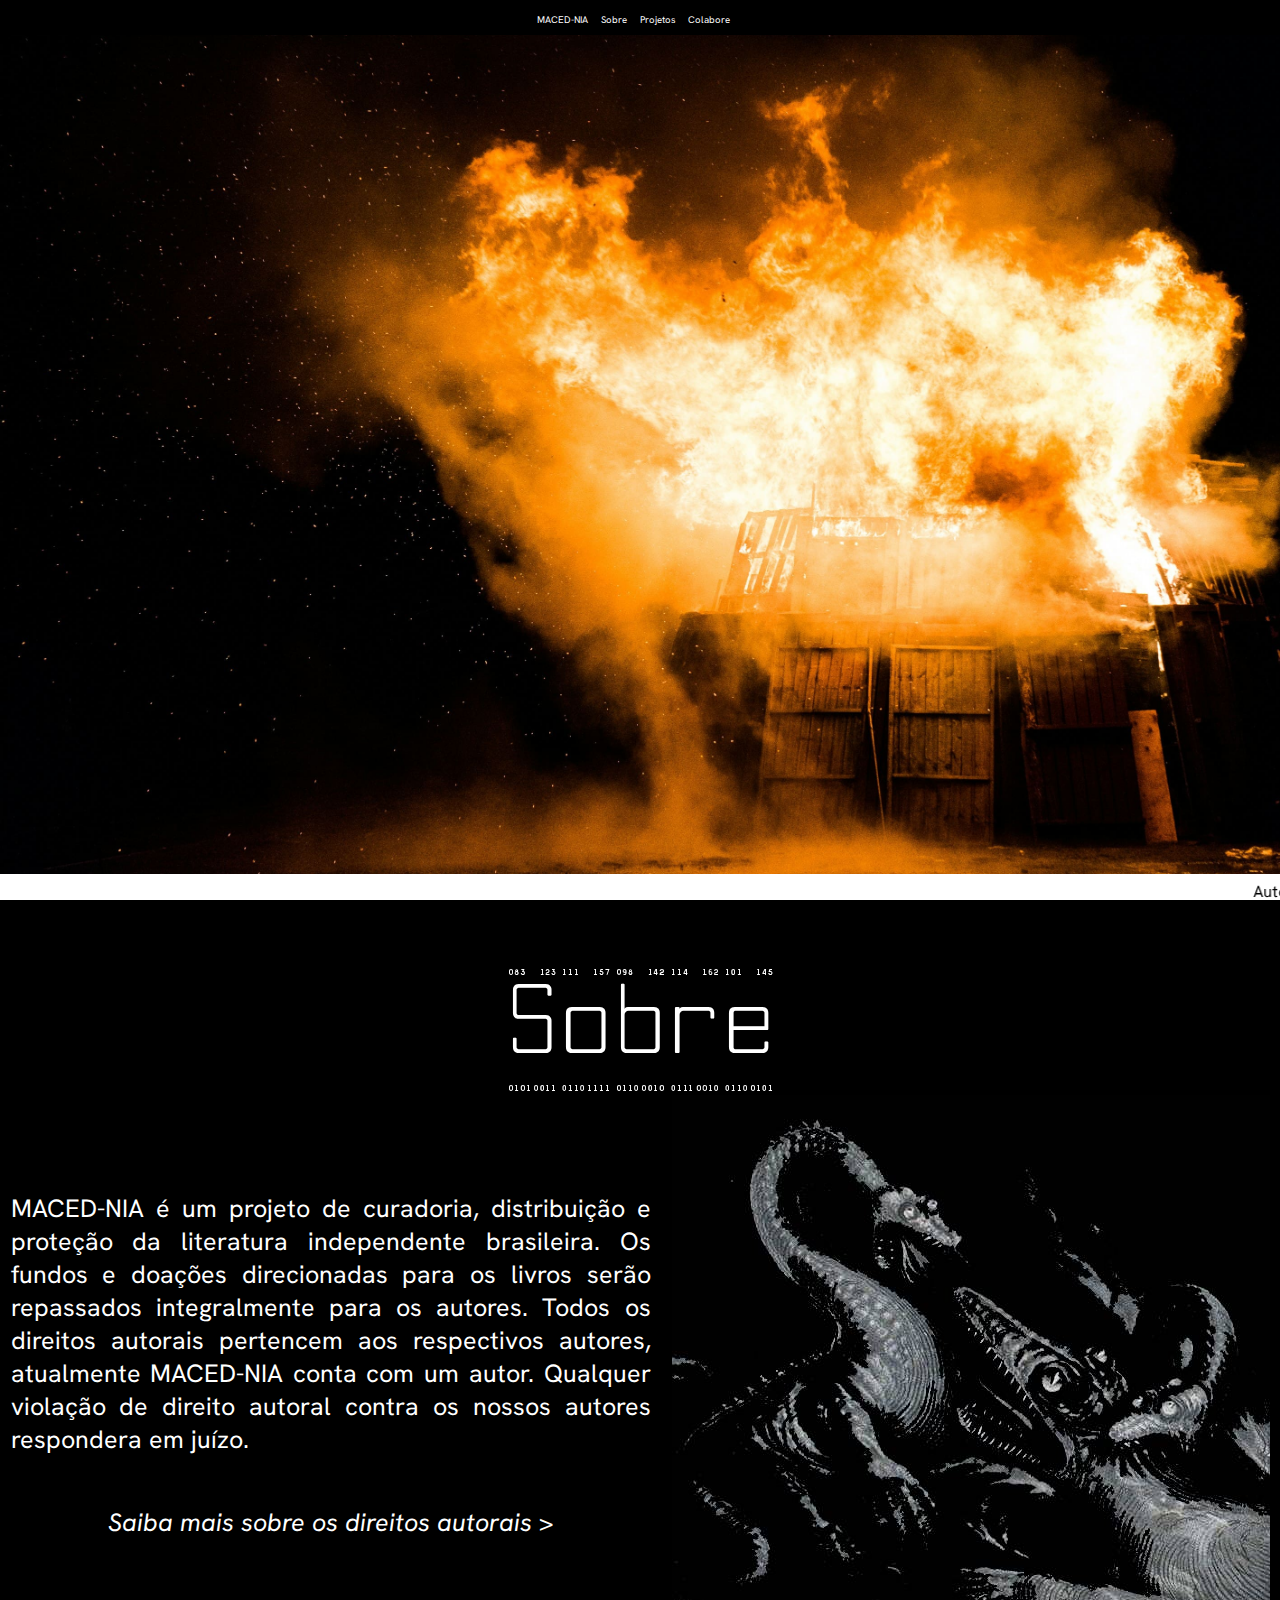
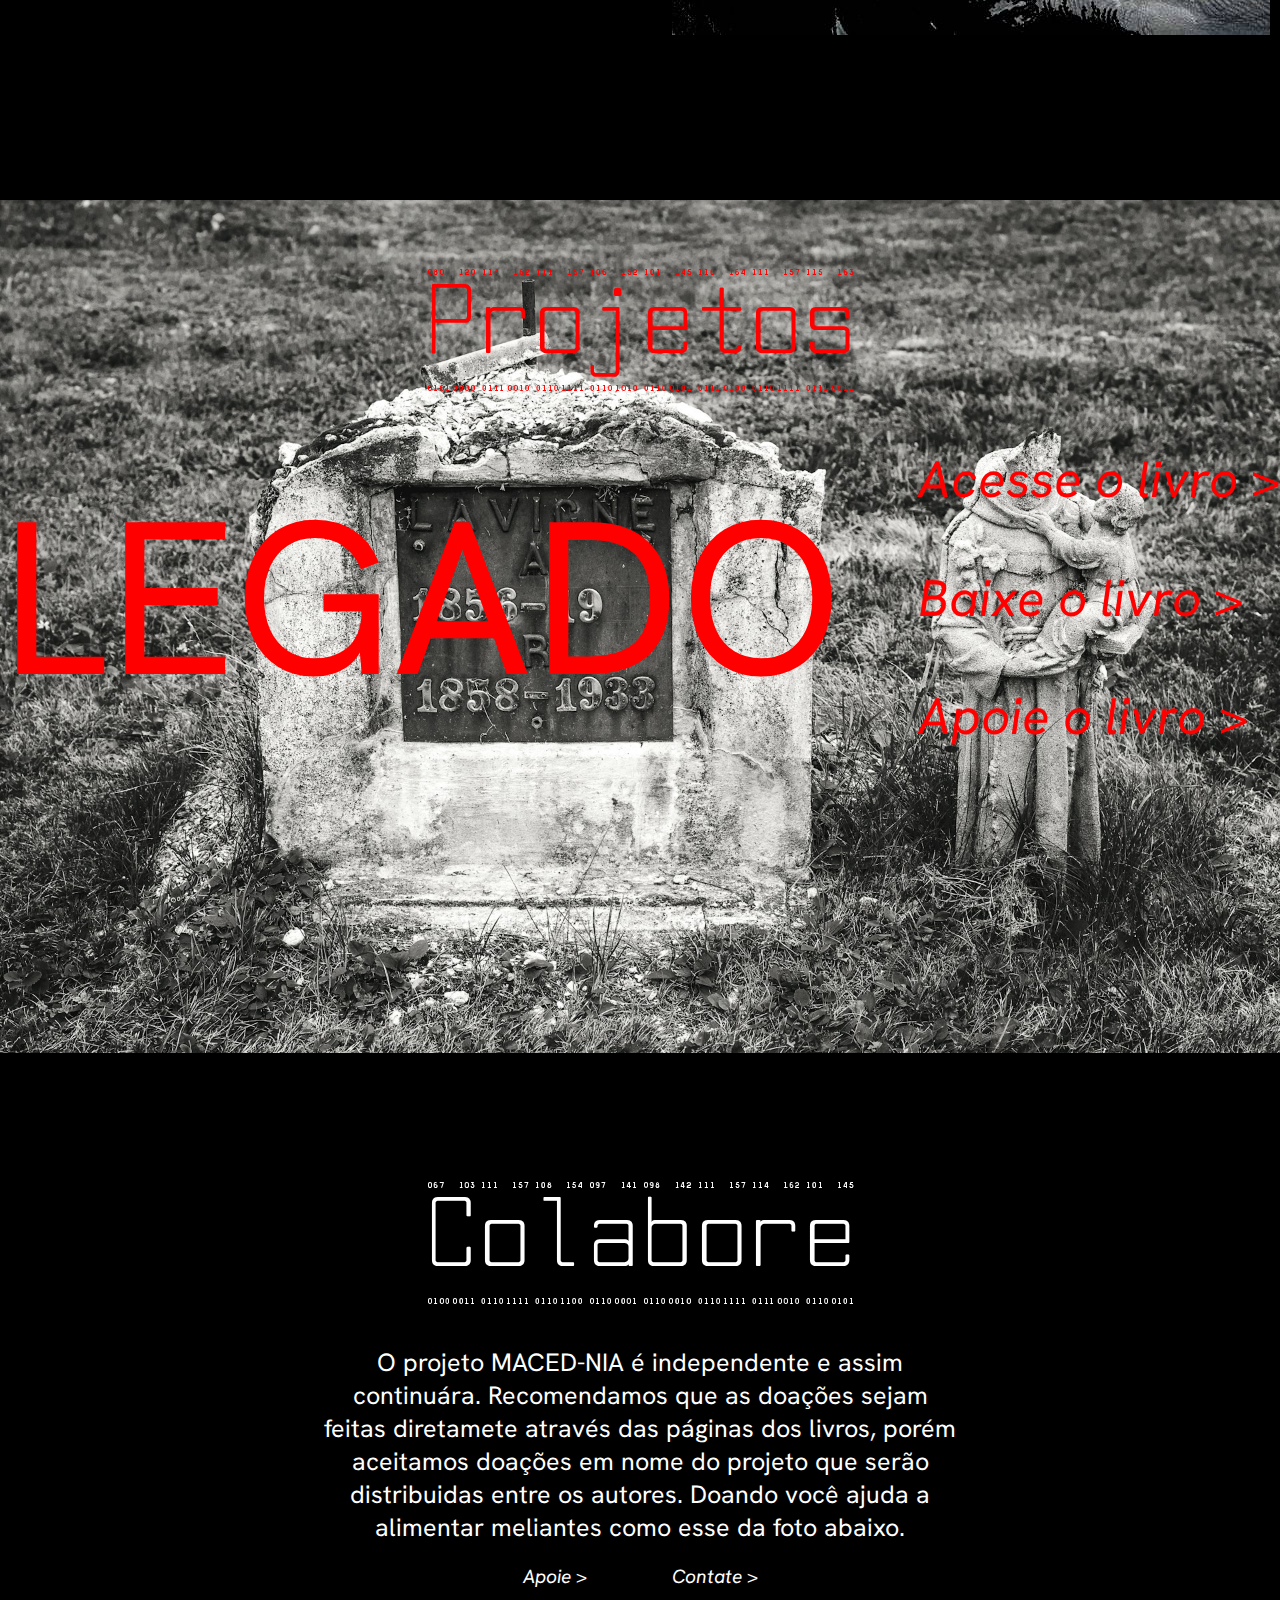
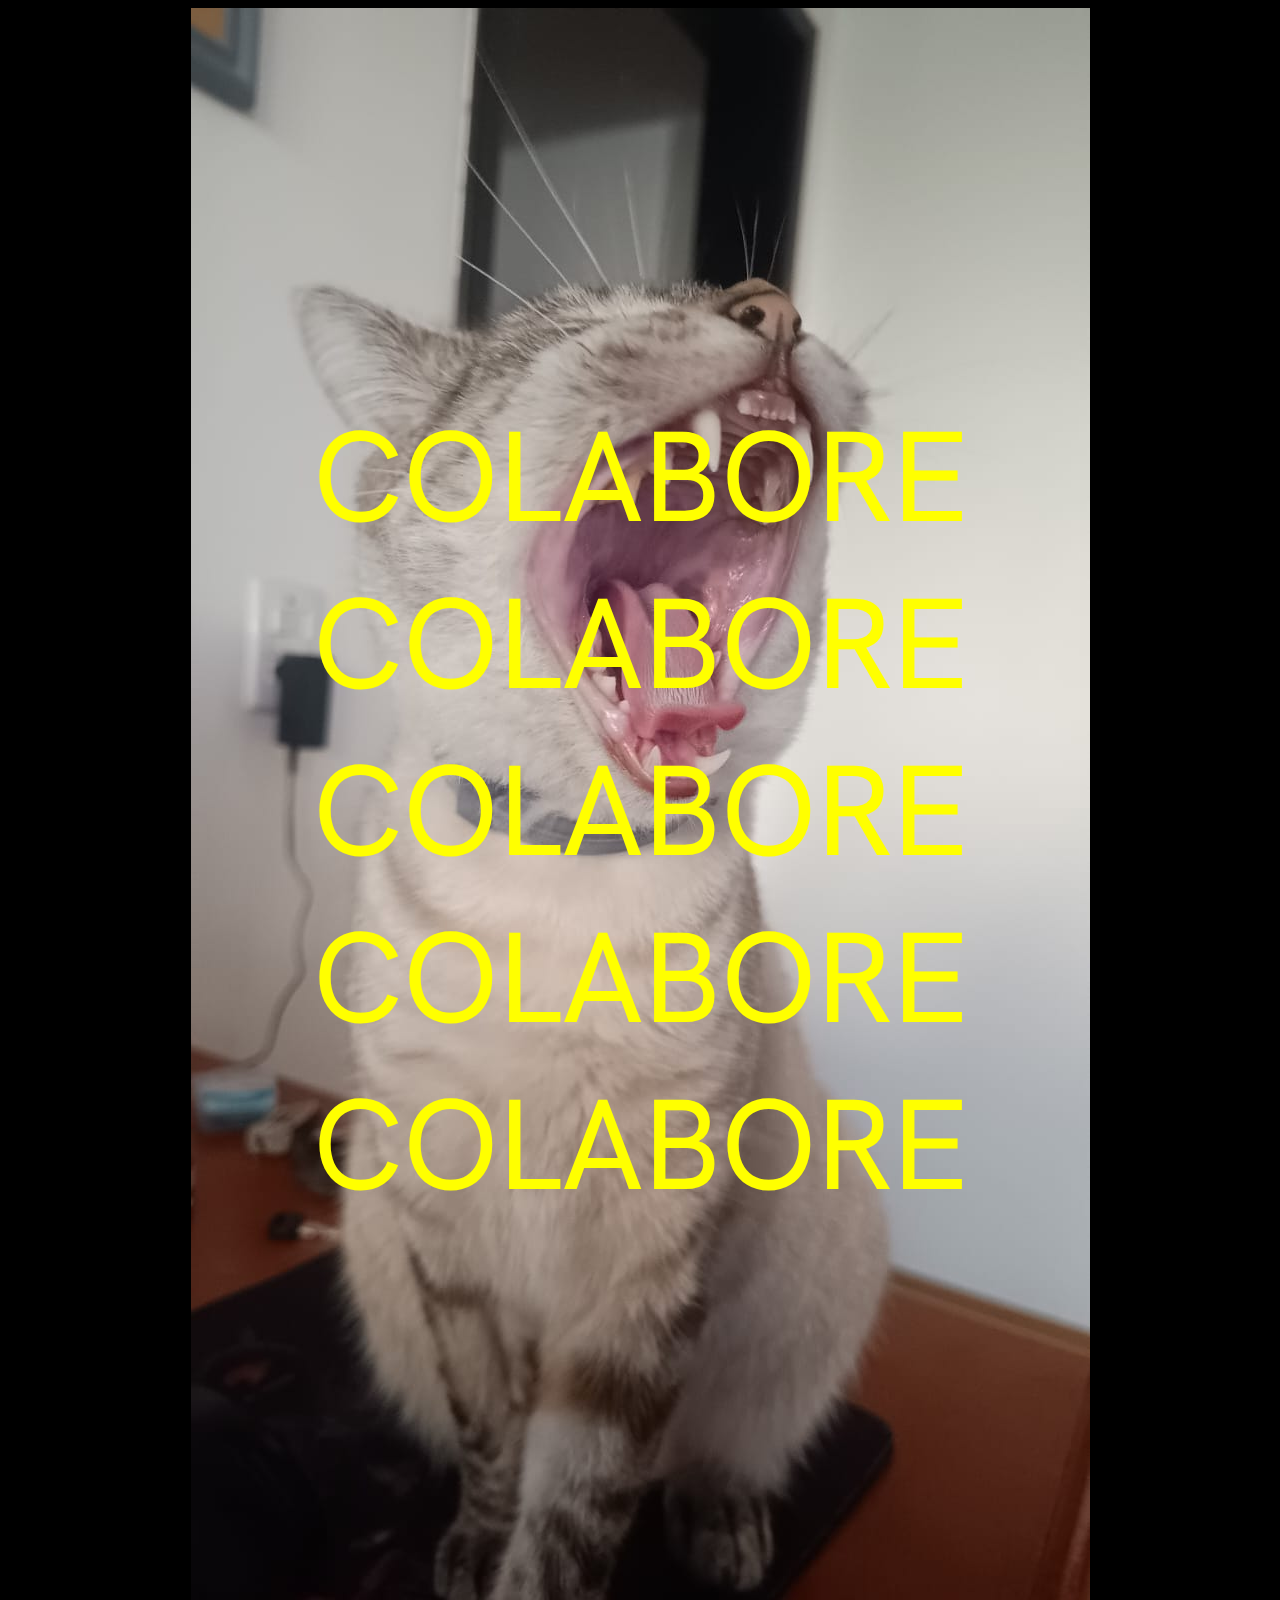
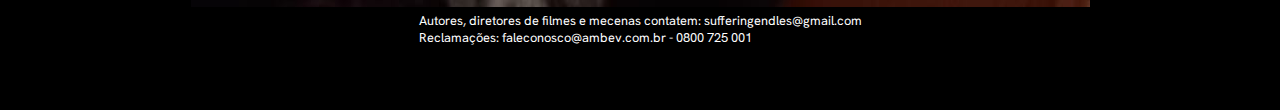
==== index.html @ cd52fe74 "Fixed broken link" ====
<!doctype html>
<html lang="en">
  <head>
    <meta charset="utf-8" />
    <meta name="viewport" content="width=device-width, initial-scale=1" />
    <title>Maced-nia</title>
    <link rel="stylesheet" href="styles.css" />
    <link rel="preconnect" href="https://fonts.googleapis.com" />
    <link rel="preconnect" href="https://fonts.gstatic.com" crossorigin />
    <link
      href="https://fonts.googleapis.com/css2?family=Hanken+Grotesk:ital,wght@0,100..900;1,100..900&display=swap"
      rel="stylesheet"
    />
    <script src="./src/script.js"></script>
  </head>

  <body>
    <div class="nav-bar hide-on-mobile">
      <a href="#home"><div class="logo">MACED-NIA</div></a>
      <a href="#about"><div class="nav-element">Sobre</div></a>
      <a href="#projects"><div class="nav-element">Projetos</div></a>
      <a href="#donations"><div class="nav-element">Colabore</div></a>
    </div>
    <div id="home" class="splash hide-on-mobile">
      <img class="burning-house" src="../resources/burning-house.jpg" />
    </div>
    <div id="home" class="mobile front-banner">
      <img class="burning-house" src="../resources/burning-house.jpg" />
      <div class="circular-nav">
		  <a href="#about"<li>Sobre ></li></a>
		  <a href="#projects"<li>Projetos ></li></a>
		  <a href="#donations"<li>Colabore ></li></a>
      </div>
      <div class="title">MACED-NIA</div>
    </div>
    <div class="tile">
      <a id="about">
        <div class="section-title">Sobre</div>
      </a>
      <div class="about hide-on-mobile">
        <div class="text sea-dragons">
          <p>
            MACED-NIA é um projeto de curadoria, distribuição e proteção da
            literatura independente brasileira. Os fundos e doações direcionadas
            para os livros serão repassados integralmente para os autores. Todos
            os direitos autorais pertencem aos respectivos autores, atualmente
            MACED-NIA conta com um autor. Qualquer violação de direito autoral
            contra os nossos autores respondera em juízo.
          </p>
          <a
            href="https://github.com/sufferingendless/sufferingendless.github.io/blob/main/README.md"
            target="_blank"
          >
            <p class="text-link">Saiba mais sobre os direitos autorais ></p>
          </a>
        </div>
        <img src="resources/cropped_sea_dragons.jpg" />
      </div>
      <div class="about-mobile mobile">
        <div class="mobile nav-mobile">
          <a href="#home"><div class="logo">MACED-NIA</div></a>
          <a href="#about"
            ><div class="nav-mobile-element highlight">Sobre ></div></a
          >
          <a href="#projects"
            ><div class="nav-mobile-element">Projetos ></div></a
          >
          <a href="#donations"
            ><div class="nav-mobile-element">Colabore ></div></a
          >
        </div>
        <div class="about-mobile-text mobile">
          <p>
            MACED-NIA é um projeto de curadoria, distribuição e proteção da
            literatura independente brasileira. Os fundos e doações direcionadas
            para os livros serão repassados integralmente para os autores. Todos
            os direitos autorais pertencem aos respectivos autores, atualmente
            MACED-NIA conta com um autor. Qualquer violação de direito autoral
            contra os nossos autores respondera em juízo.
          </p>
        </div>
        <img
          class="cropped-sea-dragons-mobile"
          src="resources/cropped_sea_dragons.jpg"
        />
		<div class="copyright">
          <a
            href="https://github.com/sufferingendless/sufferingendless.github.io/blob/main/README.md"
            target="_blank"
          >
            <p class="text-link">Saiba mais sobre os direitos autorais ></p>
          </a>
		</div>
        <img
				class="orchid"
          src="resources/andrey-grinkevich-GeazrTcSseE-unsplash(1).jpg"
        />
      </div>
    </div>
      <a id="projects"></a>
      <div class="mobile nav-mobile">
        <a href="#home"><div class="logo">MACED-NIA</div></a>
        <a href="#about"><div class="nav-mobile-element">Sobre ></div></a>
        <a href="#projects"
          ><div class="nav-mobile-element highlight">Projetos ></div></a
        >
        <a href="#donations"
          ><div class="nav-mobile-element">Colabore ></div></a
        >
      </div>
    <div class="book-tile">
        <div class="section-title book-section">Projetos</div>
      <div class="book">
        <div class="book-title">LEGADO</div>
        <div class="book-cta">
          <p class="book-link text-link">Acesse o livro ></p>
          <p class="book-link text-link">Baixe o livro ></p>
          <p class="book-link text-link">Apoie o livro ></p>
        </div>
      </div>
    </div>
      <a id="donations"></a>
      <div class="mobile nav-mobile">
        <a href="#home"><div class="logo">MACED-NIA</div></a>
        <a href="#about"><div class="nav-mobile-element">Sobre ></div></a>
        <a href="#projects"
          ><div class="nav-mobile-element">Projetos ></div></a
        >
        <a href="#donations"
          ><div class="nav-mobile-element highlight">Colabore ></div></a
        >
      </div>
    <div class="tile donations-tile">
        <div class="section-title donations-title hide-on-mobile">Colabore</div>
      <div class="text donations-text">
        O projeto MACED-NIA é independente e assim continuára. Recomendamos que
        as doações sejam feitas diretamete através das páginas dos livros, porém
        aceitamos doações em nome do projeto que serão distribuidas entre os
        autores. Doando você ajuda a alimentar meliantes como esse da foto
        abaixo.
      </div>
      <div class="donations-cta">
        <p class="text-link">Apoie ></p>
        <a href="#contact"><p class="text-link">Contate ></p></a>
      </div>
      <div class="suffering">
        <img
          width="100%"
          class="destroyer"
          src="resources/destroyer-of-worlds.jpeg"
        />
        <div class="sofrimento">
          COLABORE COLABORE COLABORE COLABORE COLABORE
        </div>
      </div>
      <div id="contact" class="text text-contact">
        Autores, diretores de filmes e mecenas contatem:
        sufferingendles@gmail.com<br />
        Reclamações: faleconosco@ambev.com.br - 0800 725 001
      </div>
    </div>
    <div class="footer">
      <marquee class="hide-on-mobile" direction="left" scrollamount="2">
        <span class="marquee-text">
          Autores e interessados contatem: sufferingendles@gmail.com - o mundo é
          um mar de sangue - Autores e interessados contatem:
          sufferingendles@gmail.com
        </span>
      </marquee>
    </div>
  </body>
</html>
---- styles.css ----
@font-face {
  font-family: "as-kee-r0";
  src: url("./resources/as-kee-r0.ttf");
}
html,
body {
  background-color: black;
  color: white;
  margin: 0;
  padding: 0;
  height: 100%;
  width: 100%;
  font-family: "Hanken Grotesk", sans-serif;
}

.mobile {
  display: none !important;
}

marquee {
  padding: 0.5vw 0 0.5vw 0;
  height: 1vw;
  position: fixed;
  bottom: 0;
  background-color: white;
  color: black;
  width: 100%;
  animation: marquee 10s linear infinite;
  z-index: 1000;
}
a {
  text-decoration: none;
  color: white;
}
a:link {
  text-decoration: none;
}

a:visited {
  text-decoration: none;
  color: white;
}

a:hover {
  text-decoration: none;
}

a:active {
  text-decoration: none;
}
.nav-bar {
  display: flex;
  justify-content: center;
  align-items: center;
  background-color: black;
  position: fixed;
  top: 0;
  padding-bottom: 0.75vw;
  padding-right: 0.75vw;
  width: 100%;
  z-index: 1000;
  font-size: 0.75vw;
}

.logo {
  padding: 1vw 1vw 0 0;
}
.nav-element {
  padding: 1vw 1vw 0 0;
}
.nav-element:hover {
  text-decoration: underline;
}
.section-title {
  font-size: 10vw;
  font-family: "as-kee-r0";
  padding: 5vw 0 0.25vw 0;
  display: flex;
  justify-content: center;
}
.splash {
  display: block;
  height: 100%;
  width: 100%;
}
.burning-house {
  position: relative;
  text-align: center;
  width: 100%;
  height: 100%;
  object-fit: cover;
  object-position: 0% 75%;
}
.text {
  font-size: 25px;
  display: flex;
  align-items: center;
  justify-content: center;
  width: 50%;
  text-align: justify;
}
.contact {
  padding: 2vw 0 0 0;
  font-size: 20px;
  font-style: italic;
  padding-left: 10%;
}
.donations {
  display: flex;
  align-items: center;
  justify-content: center;
}
.tile {
  height: 100%;
  width: 100%;
}
.about {
  display: flex;
  flex-direction: row;
  align-items: center;
  justify-content: center;
  justify-content: space-around;
}
.sea-dragons {
  display: flex;
  justify-content: center;
  align-items: center;
  flex-direction: column;
}
.book-tile {
  width: 100%;
  height: 100%;
  background-image: url("./resources/maousoleum.jpg");
  background-repeat: no-repeat;
  background-size: 100%;
  color: red;
}
.book-section {
  color: red;
}
.book {
  font-size: 17vw;
  display: flex;
  flex-direction: row;
  align-items: center;
  justify-content: space-between;
}

.book-link {
  font-size: 4vw;
}
.text-link {
  font-style: italic;
}
.text-link:hover {
  text-decoration: underline;
}
.donations-tile {
  display: flex;
  flex-direction: column;
  align-items: center;
  padding-top: 1vw;
}
.donations-text {
  padding-top: 3vw;
  text-align: center;
}
.donations-cta {
  display: flex;
  font-size: 1.5vw;
  justify-content: space-around;
  width: 25%;
}
.text-contact {
  padding-bottom: 5vw;
  font-size: 1vw;
}
.suffering {
  position: relative;
  text-align: center;
}
.sofrimento {
  position: absolute;
  color: yellow;
  font-size: 10vw;
  top: 50%;
  left: 50%;
  transform: translate(-50%, -50%);
  z-index: 999;
}
.destroyer {
  z-index: 998;
}
@media only screen and (min-width: 2000px) {
  .splash {
    background-position-y: -650px;
  }
  .section-title {
    padding: 2vw 0 0.25vw 0;
    font-size: 7vw;
  }
  .sea-dragons {
    display: flex;
    justify-content: center;
    align-items: center;
    flex-direction: column;
    width: 25%;
  }
  .book-link {
    font-size: 3vw;
  }
}

@media only screen and (max-width: 768px) {
  .mobile {
    display: block !important;
  }
  .burning-house {
    object-position: 50% 0%;
  }
  .hide-on-mobile {
    display: none !important;
  }
  .front-banner {
    width: 100%;
    height: 100%;
  }
  .section-title {
    display: none !important;
  }
  .circular-nav {
    color: black;
    position: absolute;
    top: 50%;
    list-style-type: none;
    margin: 0;
    padding: 0;
    display: flex;
    align-items: center;
    justify-content: center;
    flex-direction: column;
    font-size: 10vw;
  }
  .title {
    font-size: 15vw;
    position: absolute;
    top: 0;
    left: 10%;
  }
  .cropped-sea-dragons-mobile {
    width: 100%;
    height: 100%;
    object-fit: cover;
  }
  .nav-mobile {
    display: flex !important;
    align-items: center;
    justify-content: space-evenly;
  }
  .highlight {
    color: greenyellow;
  }
  .book-tile {
    display: flex;
    justify-content: center;
    background-repeat: repeat;
  }
  .donations-tile {
    display: flex;
    flex-direction: column;
    align-items: center;
  }
  .donations-text {
    font-size: 3vw;
    width: 75%;
  }
  .about-mobile-text {
    text-align: center;
    font-size: 3vw;
  }
  .donations-cta {
    width: 100%;
    font-size: 3vw;
  }
  .copyright {
    text-align: center;
  }
  .orchid {
    width: 100%;
    height: 100%;
    object-fit: cover;
  }
}
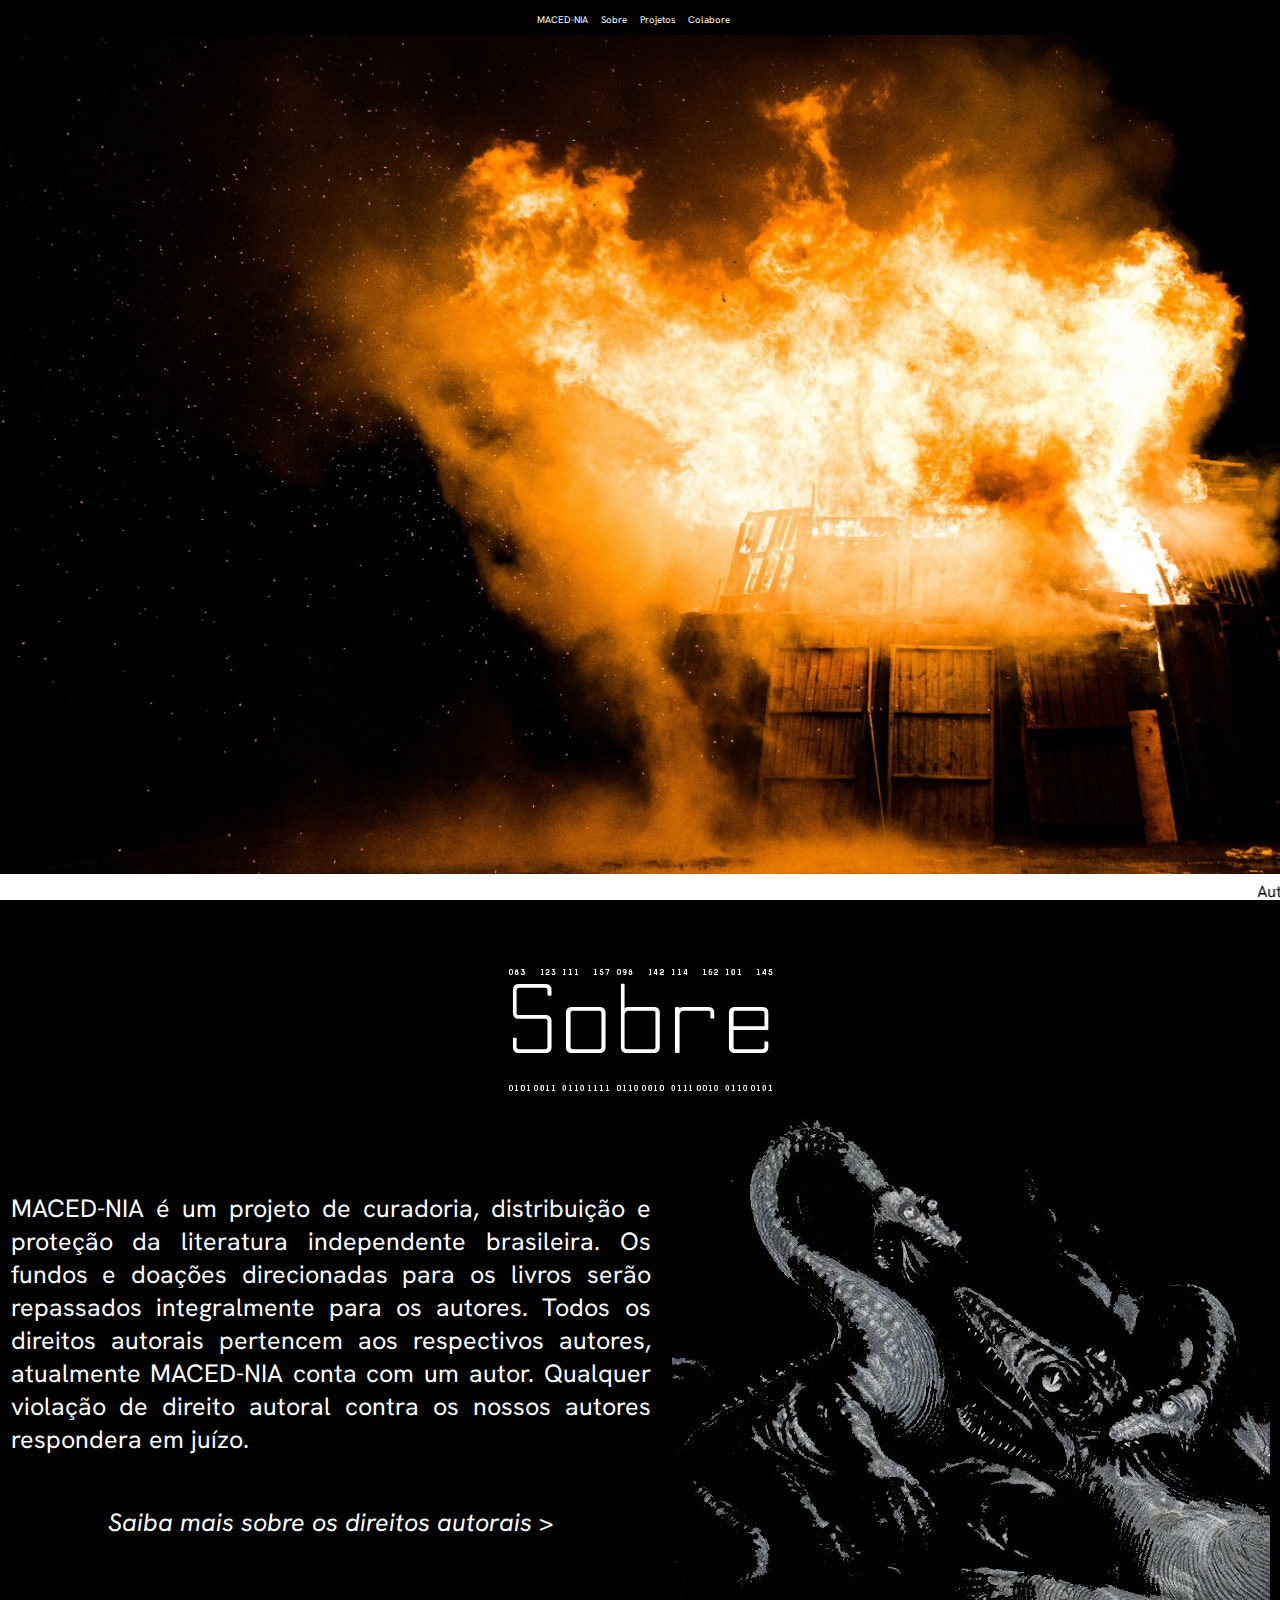
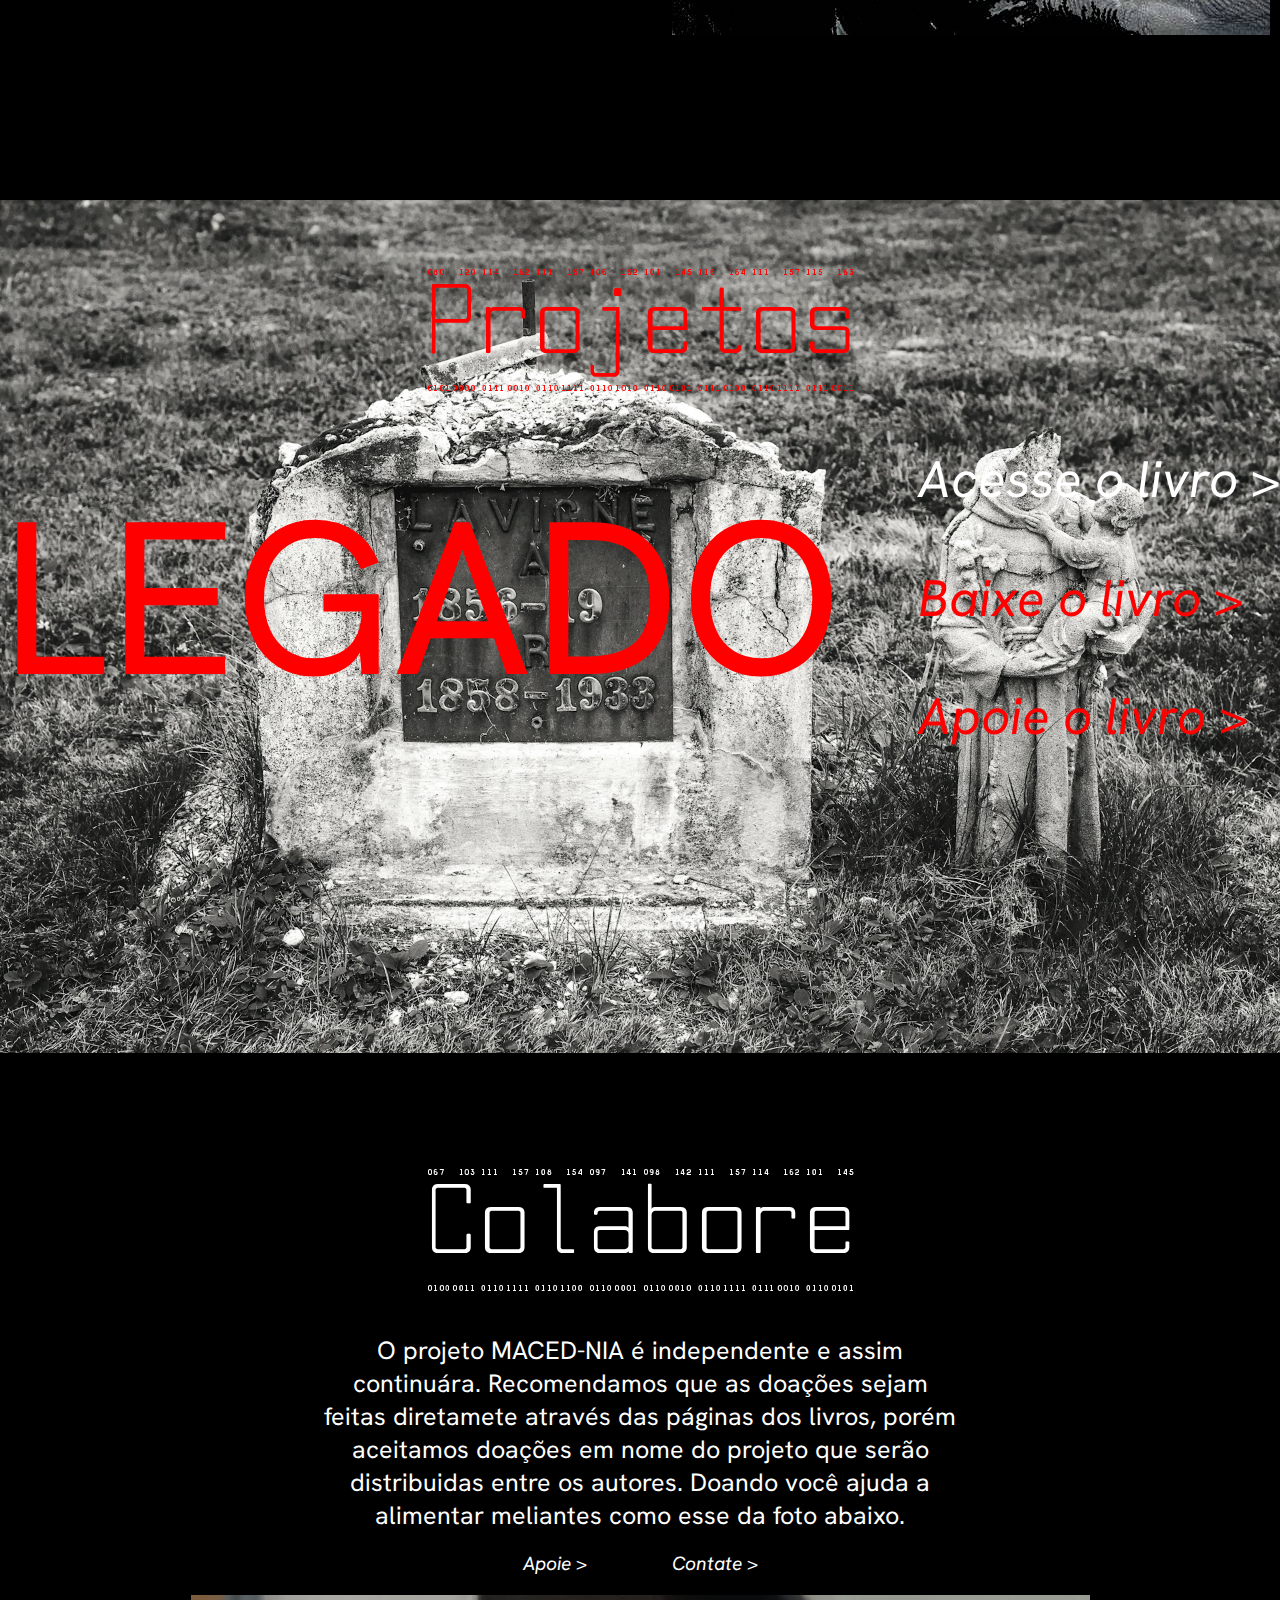
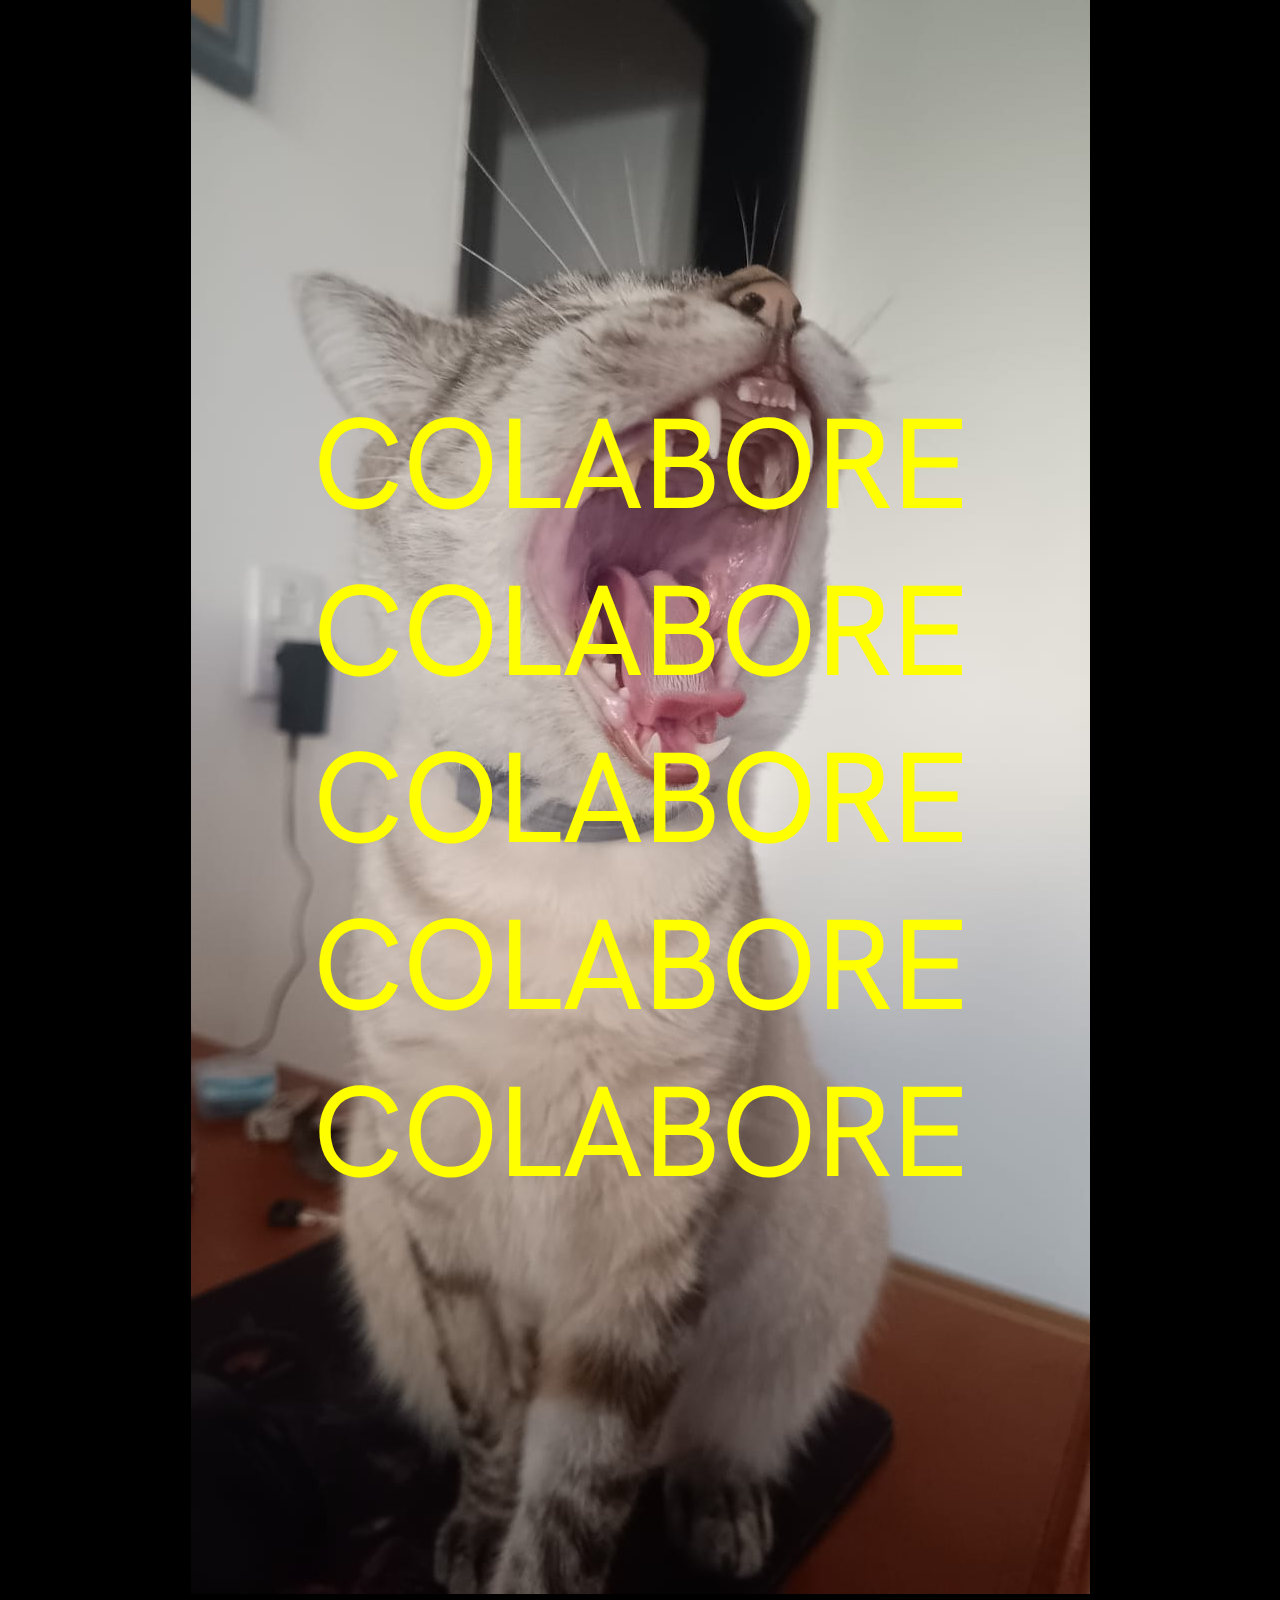
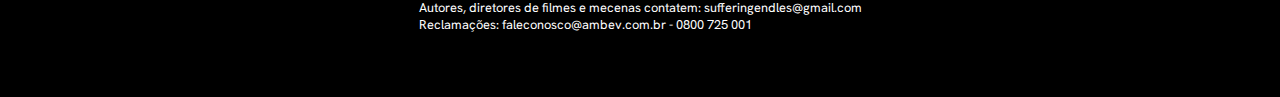
==== commit 31e595c7: "Created first book page" ====
--- a/index.html
+++ b/index.html
@@ -11,7 +11,6 @@
       href="https://fonts.googleapis.com/css2?family=Hanken+Grotesk:ital,wght@0,100..900;1,100..900&display=swap"
       rel="stylesheet"
     />
-    <script src="./src/script.js"></script>
   </head>
 
   <body>
@@ -113,7 +112,7 @@
       <div class="book">
         <div class="book-title">LEGADO</div>
         <div class="book-cta">
-          <p class="book-link text-link">Acesse o livro ></p>
+			<a id="bookPage" href= "books/legado.html"><p class="book-link text-link">Acesse o livro ></p></a>
           <p class="book-link text-link">Baixe o livro ></p>
           <p class="book-link text-link">Apoie o livro ></p>
         </div>
@@ -149,9 +148,11 @@
           class="destroyer"
           src="resources/destroyer-of-worlds.jpeg"
         />
+		<a href="">
         <div class="sofrimento">
           COLABORE COLABORE COLABORE COLABORE COLABORE
         </div>
+		</a>
       </div>
       <div id="contact" class="text text-contact">
         Autores, diretores de filmes e mecenas contatem:
@@ -168,5 +169,6 @@
         </span>
       </marquee>
     </div>
+    <script src="./src/script.js"></script>
   </body>
 </html>
--- a/styles.css
+++ b/styles.css
@@ -159,7 +159,6 @@
   display: flex;
   flex-direction: column;
   align-items: center;
-  padding-top: 1vw;
 }
 .donations-text {
   padding-top: 3vw;
@@ -196,7 +195,7 @@
     background-position-y: -650px;
   }
   .section-title {
-    padding: 2vw 0 0.25vw 0;
+    padding: 3vw 0 0.25vw 0;
     font-size: 7vw;
   }
   .sea-dragons {
@@ -208,6 +207,9 @@
   }
   .book-link {
     font-size: 3vw;
+  }
+  .nav-bar {
+    font-size: 0.75vw;
   }
 }
 
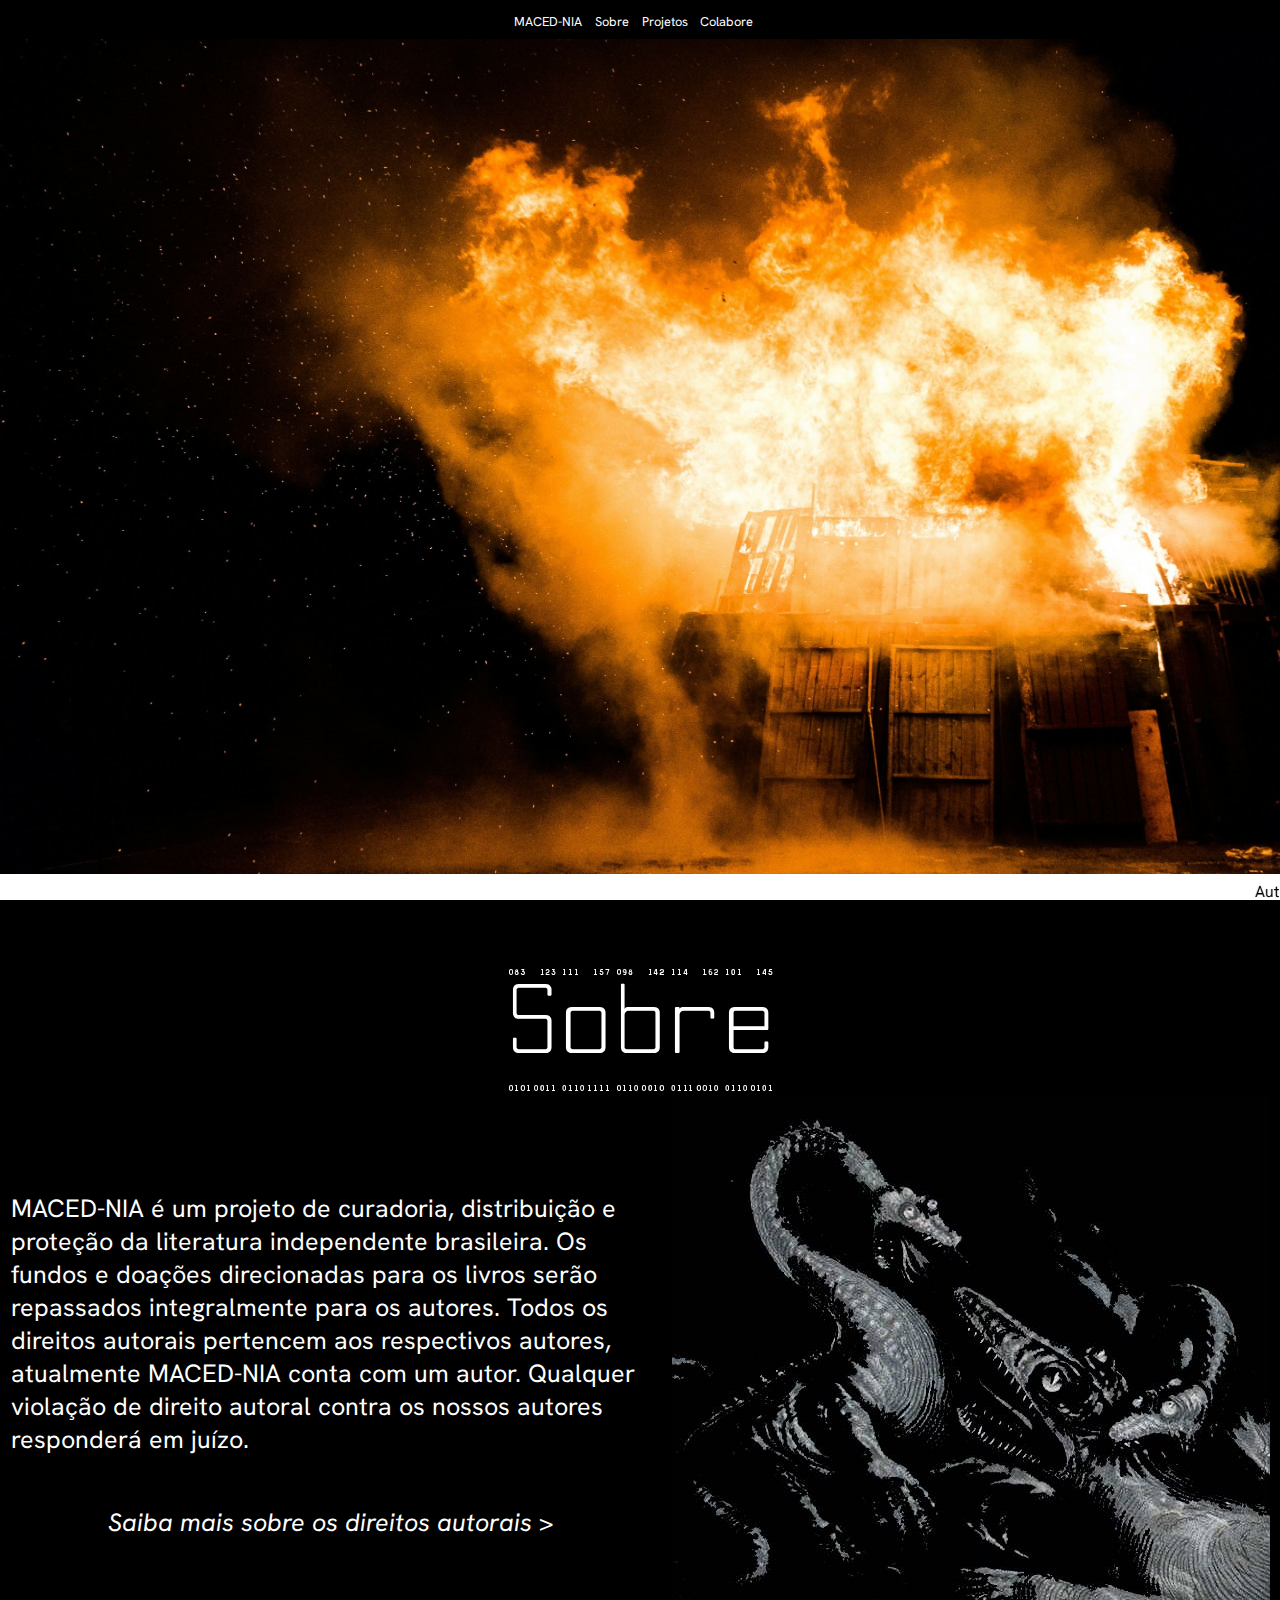
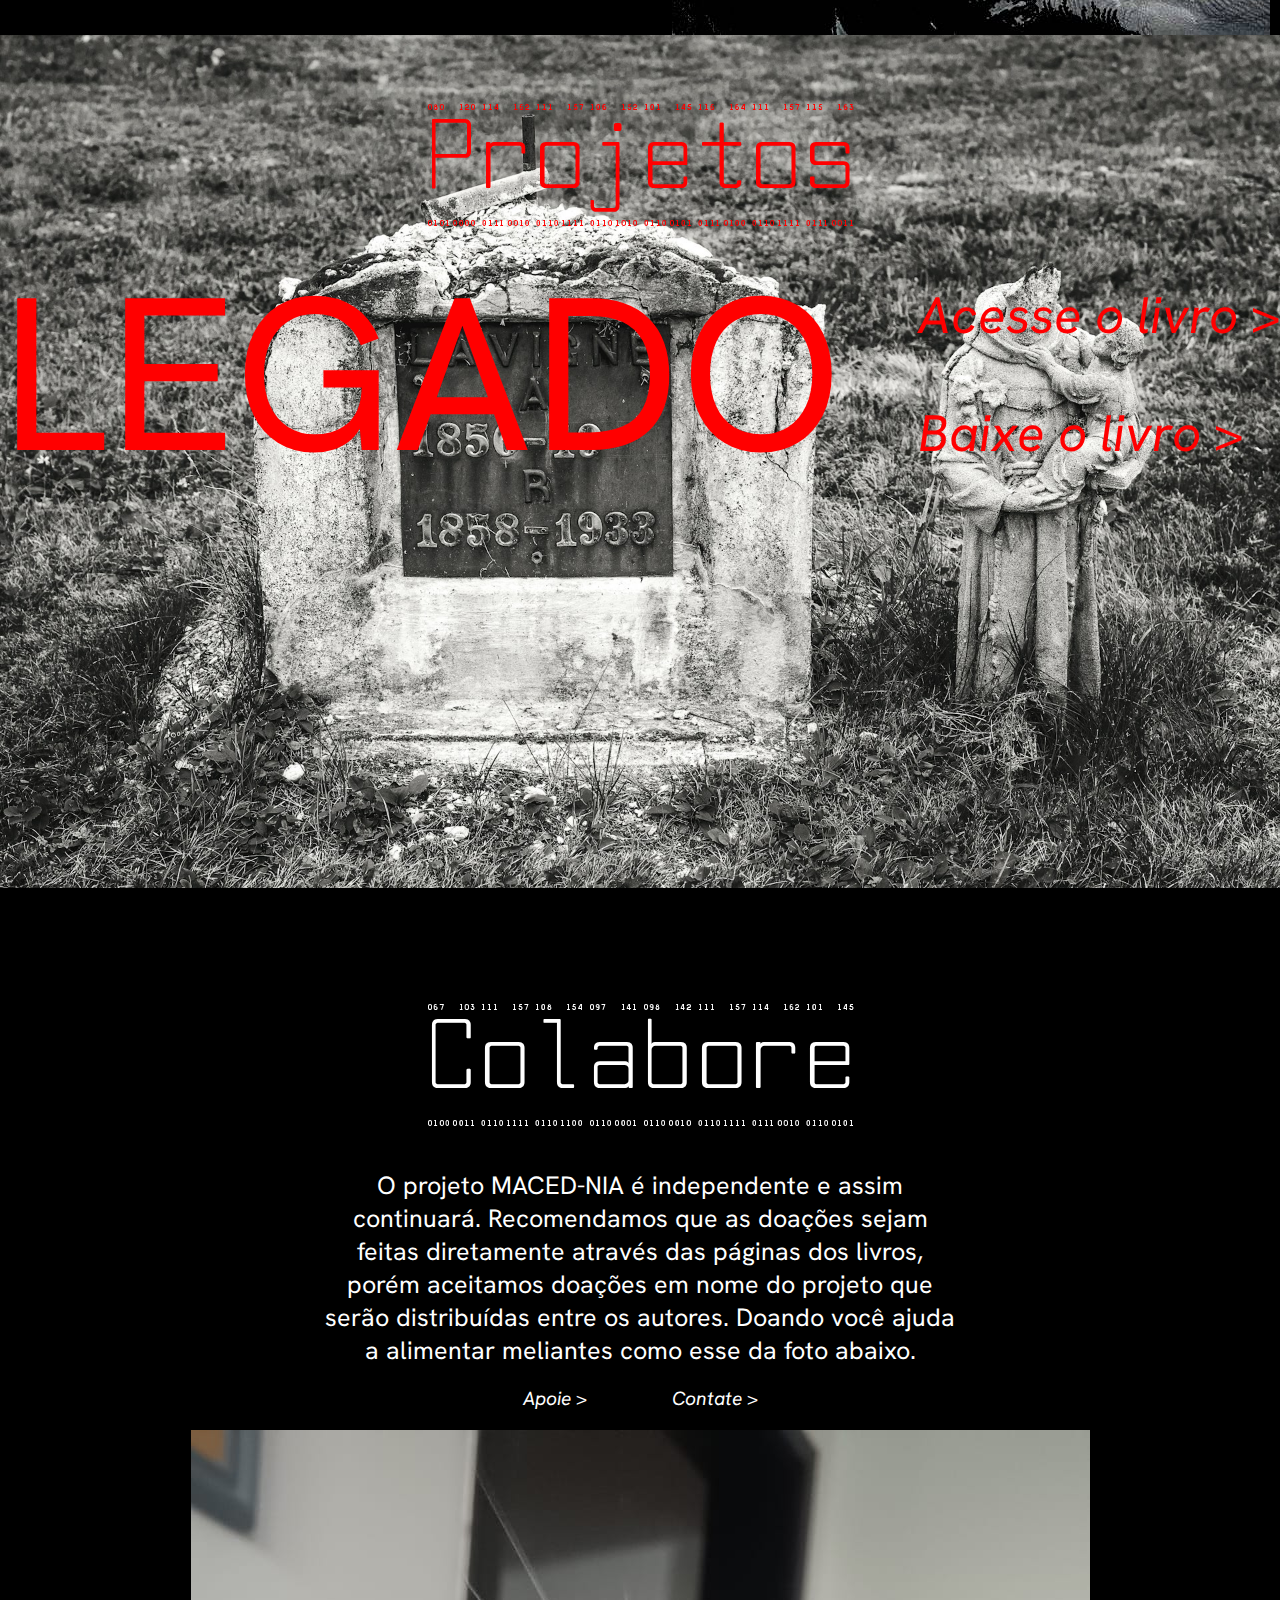
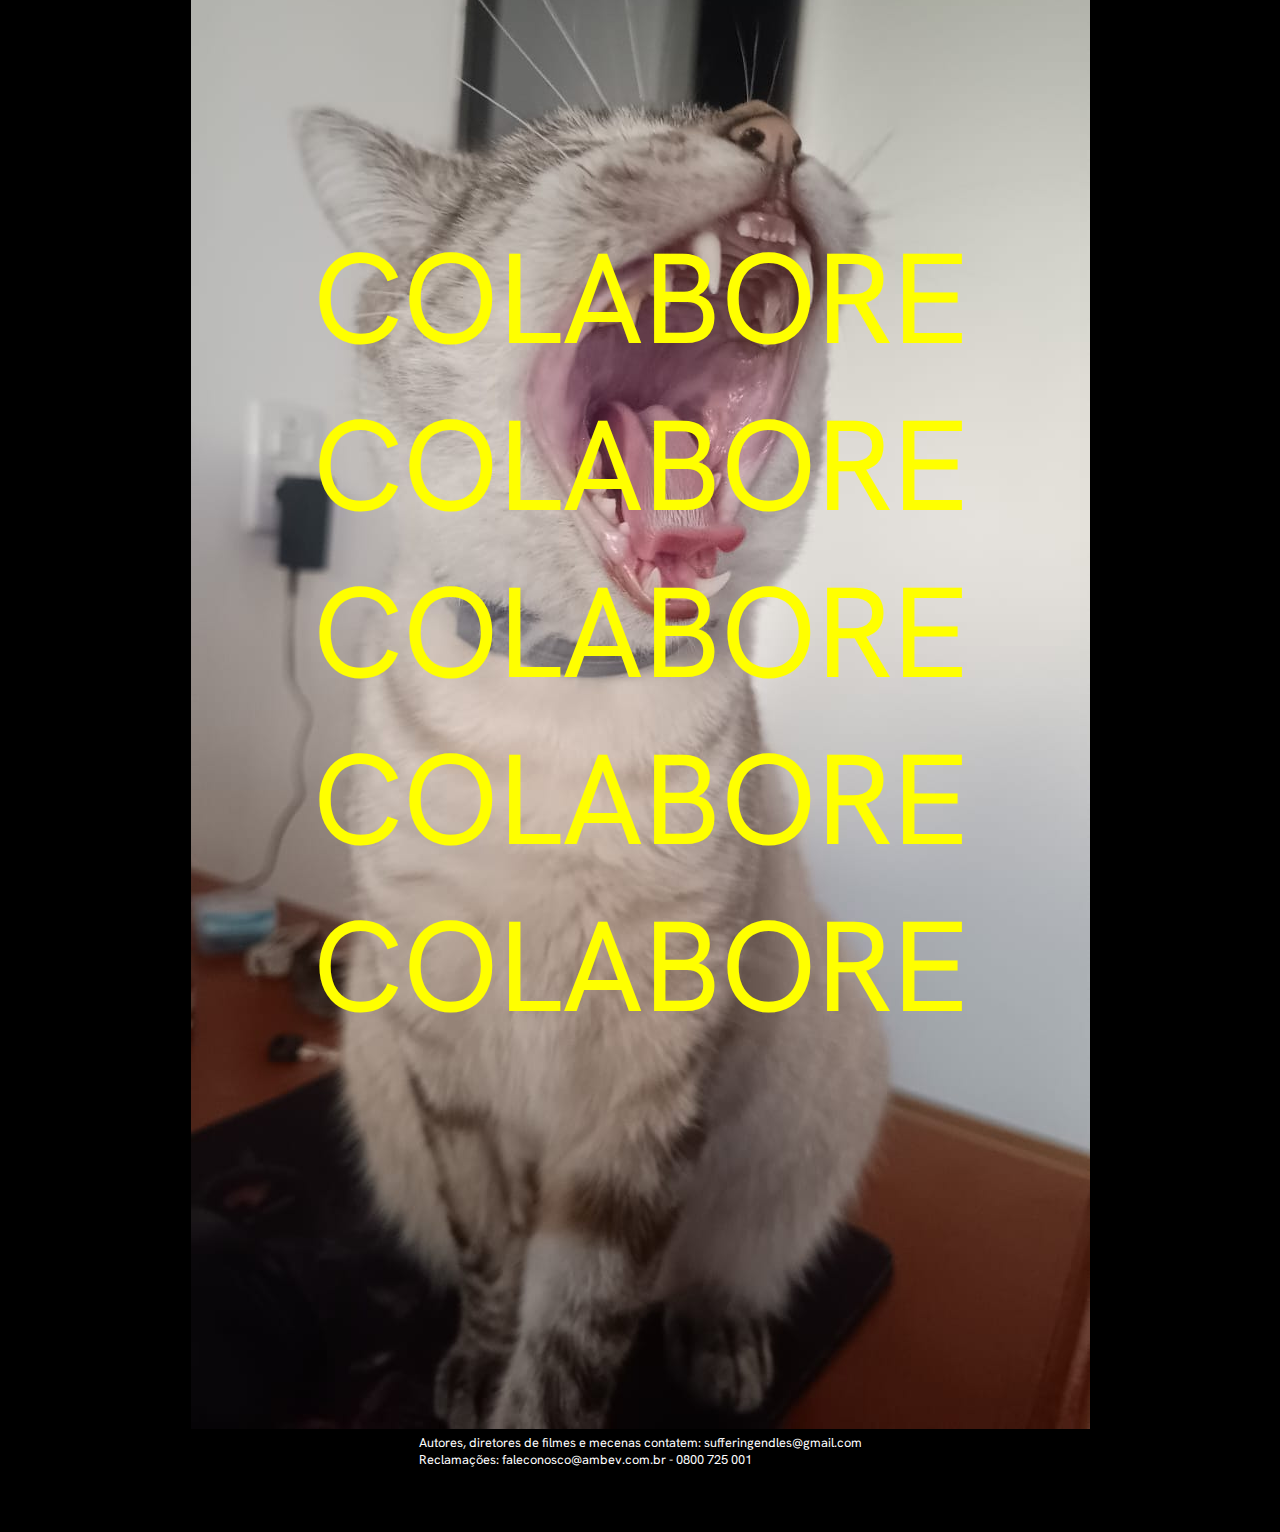
==== commit 45cbe08c: "Added modal, and finished book page big screen, pending responsivity" ====
--- a/index.html
+++ b/index.html
@@ -20,22 +20,32 @@
       <a href="#projects"><div class="nav-element">Projetos</div></a>
       <a href="#donations"><div class="nav-element">Colabore</div></a>
     </div>
+
     <div id="home" class="splash hide-on-mobile">
-      <img class="burning-house" src="../resources/burning-house.jpg" />
-    </div>
+      <img
+        class="burning-house"
+        src="../resources/burning-house.jpg"
+        alt="Burning House"
+      />
+    </div>
+
     <div id="home" class="mobile front-banner">
-      <img class="burning-house" src="../resources/burning-house.jpg" />
+      <img
+        class="burning-house"
+        src="../resources/burning-house.jpg"
+        alt="Burning House"
+      />
       <div class="circular-nav">
-		  <a href="#about"<li>Sobre ></li></a>
-		  <a href="#projects"<li>Projetos ></li></a>
-		  <a href="#donations"<li>Colabore ></li></a>
+        <a href="#about"><li>Sobre ></li></a>
+        <a href="#projects"><li>Projetos ></li></a>
+        <a href="#donations"><li>Colabore ></li></a>
       </div>
       <div class="title">MACED-NIA</div>
     </div>
-    <div class="tile">
-      <a id="about">
-        <div class="section-title">Sobre</div>
-      </a>
+
+    <div class="tile-about">
+      <a id="about"></a>
+      <div class="section-title">Sobre</div>
       <div class="about hide-on-mobile">
         <div class="text sea-dragons">
           <p>
@@ -44,7 +54,7 @@
             para os livros serão repassados integralmente para os autores. Todos
             os direitos autorais pertencem aos respectivos autores, atualmente
             MACED-NIA conta com um autor. Qualquer violação de direito autoral
-            contra os nossos autores respondera em juízo.
+            contra os nossos autores responderá em juízo.
           </p>
           <a
             href="https://github.com/sufferingendless/sufferingendless.github.io/blob/main/README.md"
@@ -53,7 +63,11 @@
             <p class="text-link">Saiba mais sobre os direitos autorais ></p>
           </a>
         </div>
-        <img src="resources/cropped_sea_dragons.jpg" />
+        <img
+          class="sea-dragons-img"
+          src="resources/cropped_sea_dragons.jpg"
+          alt="Sea Dragons"
+        />
       </div>
       <div class="about-mobile mobile">
         <div class="mobile nav-mobile">
@@ -75,67 +89,72 @@
             para os livros serão repassados integralmente para os autores. Todos
             os direitos autorais pertencem aos respectivos autores, atualmente
             MACED-NIA conta com um autor. Qualquer violação de direito autoral
-            contra os nossos autores respondera em juízo.
+            contra os nossos autores responderá em juízo.
           </p>
         </div>
         <img
           class="cropped-sea-dragons-mobile"
           src="resources/cropped_sea_dragons.jpg"
-        />
-		<div class="copyright">
+          alt="Sea Dragons"
+        />
+        <div class="copyright">
           <a
             href="https://github.com/sufferingendless/sufferingendless.github.io/blob/main/README.md"
             target="_blank"
           >
             <p class="text-link">Saiba mais sobre os direitos autorais ></p>
           </a>
-		</div>
-        <img
-				class="orchid"
+        </div>
+        <img
+          class="orchid"
           src="resources/andrey-grinkevich-GeazrTcSseE-unsplash(1).jpg"
-        />
-      </div>
-    </div>
-      <a id="projects"></a>
-      <div class="mobile nav-mobile">
-        <a href="#home"><div class="logo">MACED-NIA</div></a>
-        <a href="#about"><div class="nav-mobile-element">Sobre ></div></a>
-        <a href="#projects"
-          ><div class="nav-mobile-element highlight">Projetos ></div></a
-        >
-        <a href="#donations"
-          ><div class="nav-mobile-element">Colabore ></div></a
-        >
-      </div>
+          alt="Orchid"
+        />
+      </div>
+    </div>
+
+    <a id="projects"></a>
+    <div class="mobile nav-mobile">
+      <a href="#home"><div class="logo">MACED-NIA</div></a>
+      <a href="#about"><div class="nav-mobile-element">Sobre ></div></a>
+      <a href="#projects"
+        ><div class="nav-mobile-element highlight">Projetos ></div></a
+      >
+      <a href="#donations"><div class="nav-mobile-element">Colabore ></div></a>
+    </div>
+
     <div class="book-tile">
-        <div class="section-title book-section">Projetos</div>
+      <div class="section-title book-section">Projetos</div>
       <div class="book">
         <div class="book-title">LEGADO</div>
         <div class="book-cta">
-			<a id="bookPage" href= "books/legado.html"><p class="book-link text-link">Acesse o livro ></p></a>
-          <p class="book-link text-link">Baixe o livro ></p>
-          <p class="book-link text-link">Apoie o livro ></p>
-        </div>
-      </div>
-    </div>
-      <a id="donations"></a>
-      <div class="mobile nav-mobile">
-        <a href="#home"><div class="logo">MACED-NIA</div></a>
-        <a href="#about"><div class="nav-mobile-element">Sobre ></div></a>
-        <a href="#projects"
-          ><div class="nav-mobile-element">Projetos ></div></a
-        >
-        <a href="#donations"
-          ><div class="nav-mobile-element highlight">Colabore ></div></a
-        >
-      </div>
+          <a class="book-external" href="books/legado.html"
+            ><p class="book-link text-link">Acesse o livro ></p></a
+          >
+          <a class="book-external" onclick="openModal()"
+            ><p class="book-link text-link">Baixe o livro ></p></a
+          >
+        </div>
+      </div>
+    </div>
+
+    <a id="donations"></a>
+    <div class="mobile nav-mobile">
+      <a href="#home"><div class="logo">MACED-NIA</div></a>
+      <a href="#about"><div class="nav-mobile-element">Sobre ></div></a>
+      <a href="#projects"><div class="nav-mobile-element">Projetos ></div></a>
+      <a href="#donations"
+        ><div class="nav-mobile-element highlight">Colabore ></div></a
+      >
+    </div>
+
     <div class="tile donations-tile">
-        <div class="section-title donations-title hide-on-mobile">Colabore</div>
+      <div class="section-title donations-title hide-on-mobile">Colabore</div>
       <div class="text donations-text">
-        O projeto MACED-NIA é independente e assim continuára. Recomendamos que
-        as doações sejam feitas diretamete através das páginas dos livros, porém
-        aceitamos doações em nome do projeto que serão distribuidas entre os
-        autores. Doando você ajuda a alimentar meliantes como esse da foto
+        O projeto MACED-NIA é independente e assim continuará. Recomendamos que
+        as doações sejam feitas diretamente através das páginas dos livros,
+        porém aceitamos doações em nome do projeto que serão distribuídas entre
+        os autores. Doando você ajuda a alimentar meliantes como esse da foto
         abaixo.
       </div>
       <div class="donations-cta">
@@ -147,12 +166,13 @@
           width="100%"
           class="destroyer"
           src="resources/destroyer-of-worlds.jpeg"
-        />
-		<a href="">
-        <div class="sofrimento">
-          COLABORE COLABORE COLABORE COLABORE COLABORE
-        </div>
-		</a>
+          alt="Destroyer of Worlds"
+        />
+        <a href="#">
+          <div class="sofrimento">
+            COLABORE COLABORE COLABORE COLABORE COLABORE
+          </div>
+        </a>
       </div>
       <div id="contact" class="text text-contact">
         Autores, diretores de filmes e mecenas contatem:
@@ -160,6 +180,7 @@
         Reclamações: faleconosco@ambev.com.br - 0800 725 001
       </div>
     </div>
+
     <div class="footer">
       <marquee class="hide-on-mobile" direction="left" scrollamount="2">
         <span class="marquee-text">
@@ -169,6 +190,33 @@
         </span>
       </marquee>
     </div>
+
+    <div id="downloadModal" class="modal">
+      <div class="modal-content">
+        <div class="modal-header">
+          <button onclick="closeModal()" class="close">X</button>
+          <p class="modal-title">Distribuição do livro LEGADO</p>
+        </div>
+        <hr />
+        <ul class="modal-list">
+          <li>
+            O livro segue um ideal de distribuição sugerida, onde o preço é
+            definido pelo leitor, caso você queira contribuir com alguma
+            quantia, acesse o link abaixo.
+          </li>
+          <li>
+            Apesar do modelo de distribuição sugerida, o livro é registrado na
+            Comissão Brasileira do Livro e qualquer uso indevido como: revenda,
+            impressão não autorizada, modificação não autorizada e qualquer
+            violação de direitos autorais, responderá em juízo.
+          </li>
+        </ul>
+        <div class="colab-cta">
+          <a href="#" class="button">Colabore ></a>
+        </div>
+      </div>
+    </div>
+
     <script src="./src/script.js"></script>
   </body>
 </html>
--- a/styles.css
+++ b/styles.css
@@ -15,6 +15,19 @@
 
 .mobile {
   display: none !important;
+}
+.no-scroll {
+  overflow: hidden;
+}
+.book-external:hover {
+  cursor: pointer;
+  color: red;
+}
+.book-external {
+  color: red;
+}
+.book-external:visited {
+  color: red;
 }
 
 marquee {
@@ -59,7 +72,7 @@
   padding-right: 0.75vw;
   width: 100%;
   z-index: 1000;
-  font-size: 0.75vw;
+  font-size: 1vw;
 }
 
 .logo {
@@ -97,7 +110,6 @@
   align-items: center;
   justify-content: center;
   width: 50%;
-  text-align: justify;
 }
 .contact {
   padding: 2vw 0 0 0;
@@ -190,6 +202,69 @@
 .destroyer {
   z-index: 998;
 }
+.button {
+  background: none;
+  border: none;
+  padding: 0.5vw;
+  margin: 0;
+  color: inherit;
+  font-size: 2vw;
+  cursor: pointer;
+  font-style: italic;
+  font-family: inherit;
+  border: 1px solid white;
+}
+.button:hover {
+  color: black;
+  background-color: white;
+}
+.modal {
+  position: fixed;
+  display: none;
+  z-index: 1001;
+  left: 0;
+  top: 0;
+  width: 100%;
+  height: 100%;
+  overflow: hidden;
+  background-color: rgb(0, 0, 0);
+  background-color: rgba(0, 0, 0, 0.4);
+}
+
+/* Modal Content/Box */
+.modal-content {
+  margin: 15% auto;
+  background-color: #000;
+  padding: 20px;
+  border: 1px solid #888;
+  width: 50%;
+}
+.modal-title {
+  font-size: 1.25vw;
+  padding-left: 25px;
+}
+.modal-header {
+  display: flex;
+  flex-direction: row;
+  align-items: center;
+}
+.close {
+  cursor: pointer;
+  background: none;
+  border: none;
+  color: white;
+  font-size: 1.5vw;
+}
+.modal-list li {
+  padding: 16px;
+  font-size: 1vw;
+}
+.colab-cta {
+  display: flex;
+  justify-content: center;
+  align-items: center;
+  margin: 1vw;
+}
 @media only screen and (min-width: 2000px) {
   .splash {
     background-position-y: -650px;
@@ -210,6 +285,39 @@
   }
   .nav-bar {
     font-size: 0.75vw;
+  }
+  .book-tile {
+    z-index: 0;
+  }
+}
+
+@media only screen and (min-width: 768px) and (max-width: 1000px) {
+  .nav-bar {
+    font-size: 1.5vw;
+  }
+
+  .tile-about {
+    height: 100%;
+    display: flex;
+    flex-direction: column;
+  }
+  .about {
+    display: flex;
+    justify-content: center;
+    align-items: center;
+    flex-direction: column;
+    text-align: center;
+  }
+  .sea-dragons-img {
+    z-index: -1;
+    margin-top: -150px;
+  }
+  .book-tile {
+    z-index: 0;
+    background-repeat: repeat;
+  }
+  marquee {
+    display: none;
   }
 }
 
@@ -267,6 +375,12 @@
     justify-content: center;
     background-repeat: repeat;
   }
+  .book-link {
+    display: flex;
+    justify-content: center;
+    color: white;
+    background-color: rgba(255, 0, 0, 0.4);
+  }
   .donations-tile {
     display: flex;
     flex-direction: column;
@@ -292,4 +406,8 @@
     height: 100%;
     object-fit: cover;
   }
-}
+  .book {
+    justify-content: center;
+    flex-direction: column;
+  }
+}
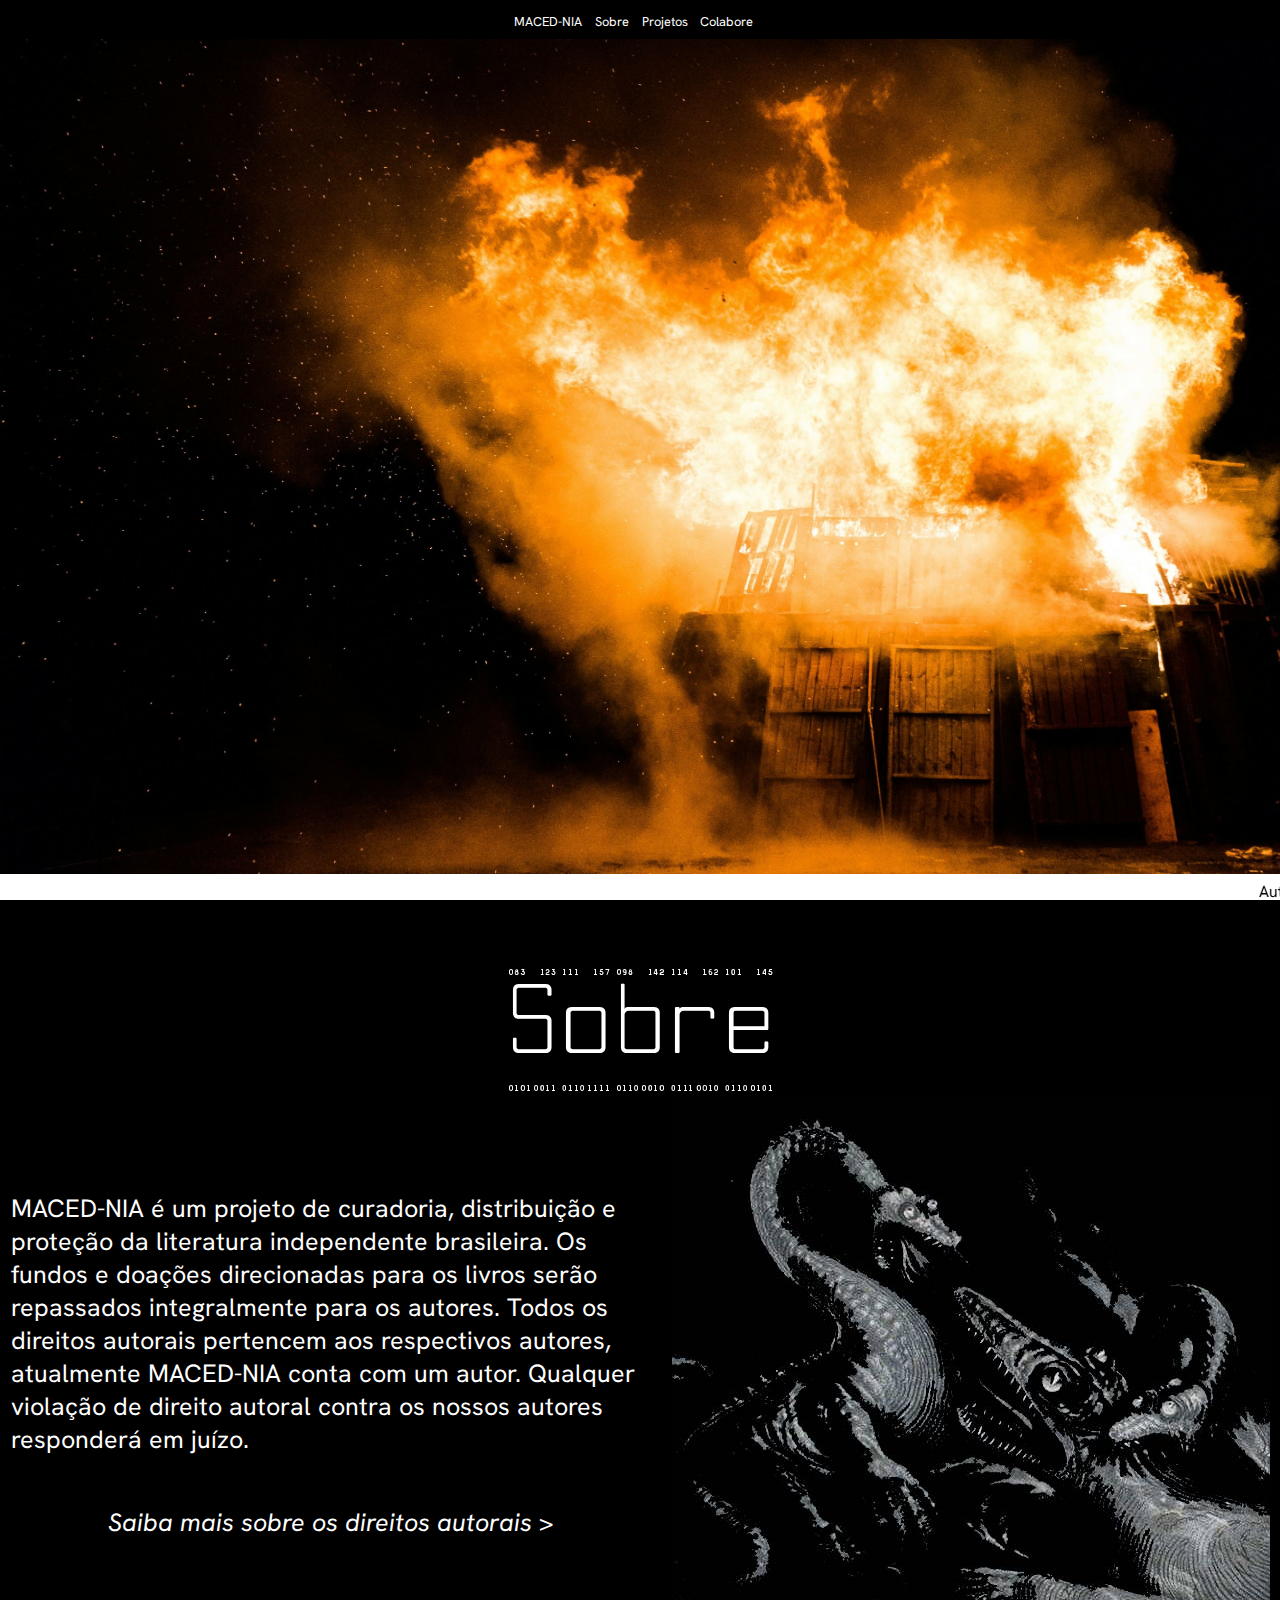
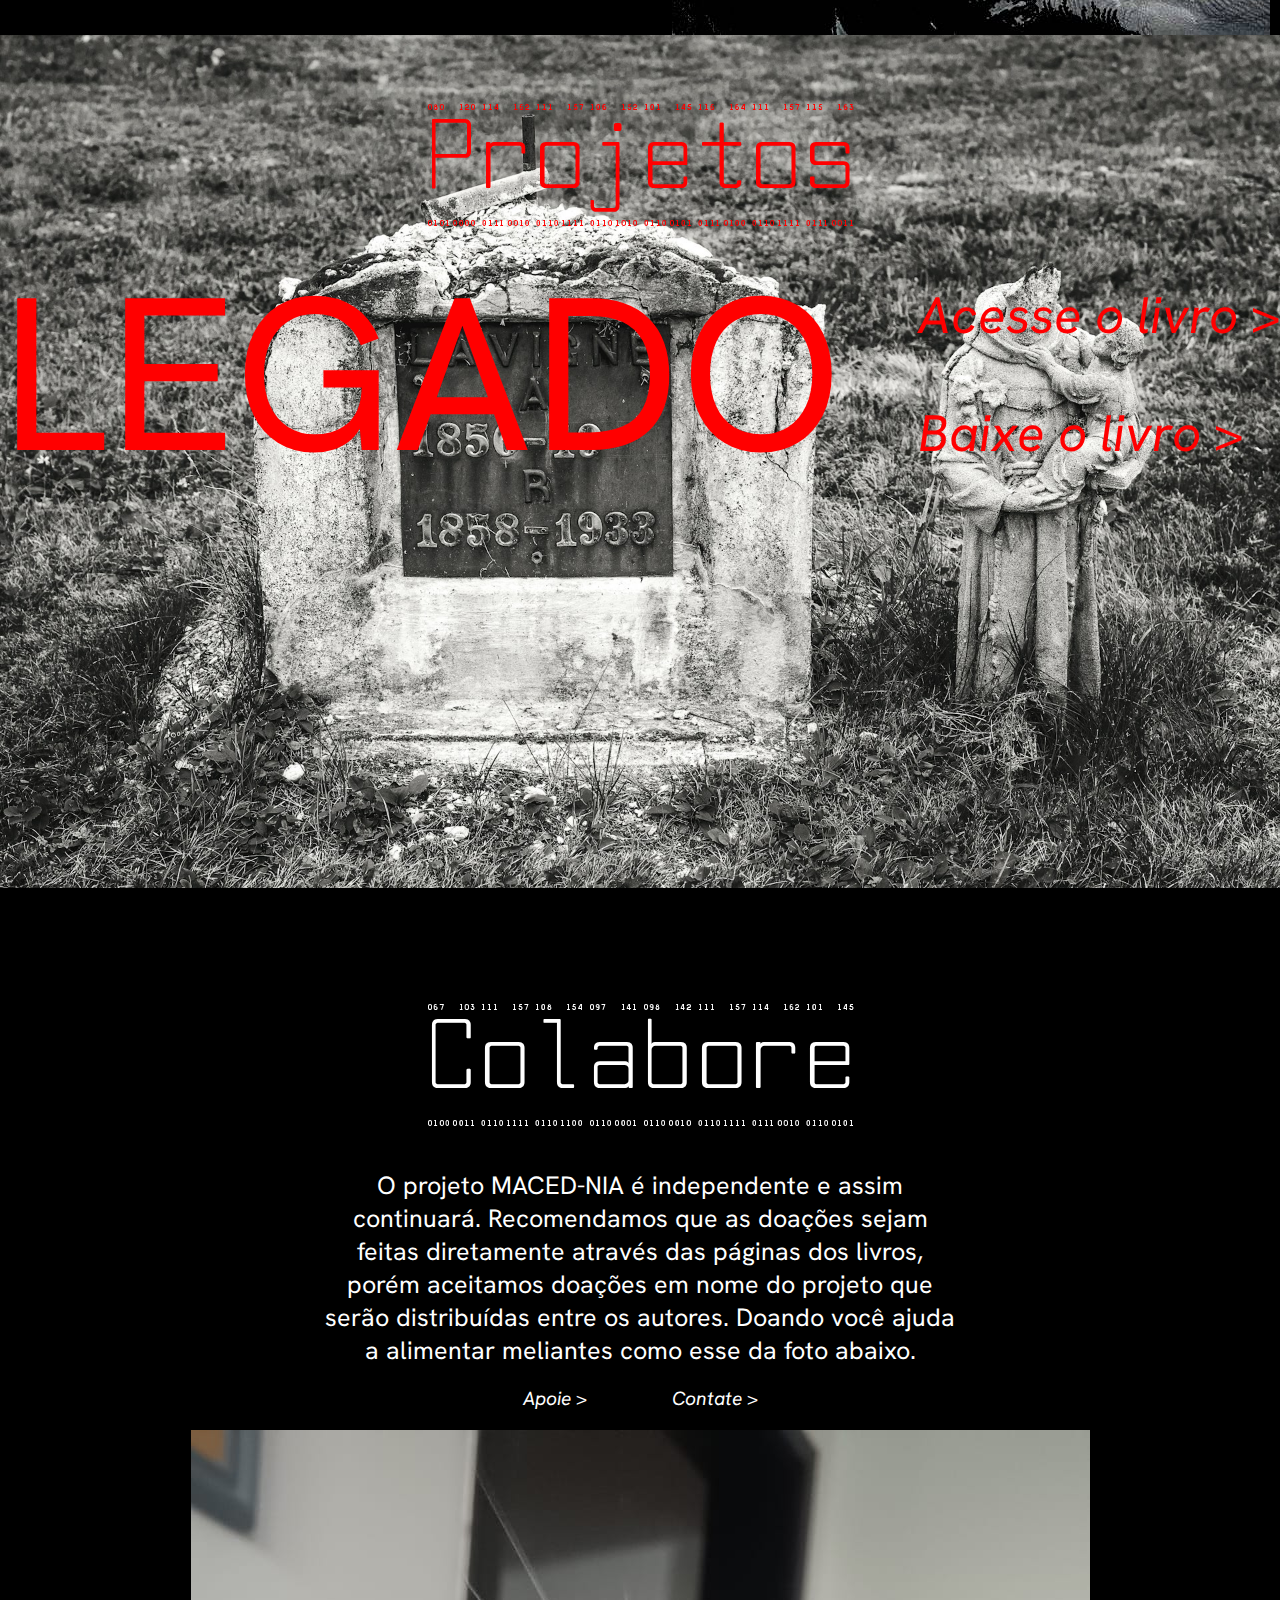
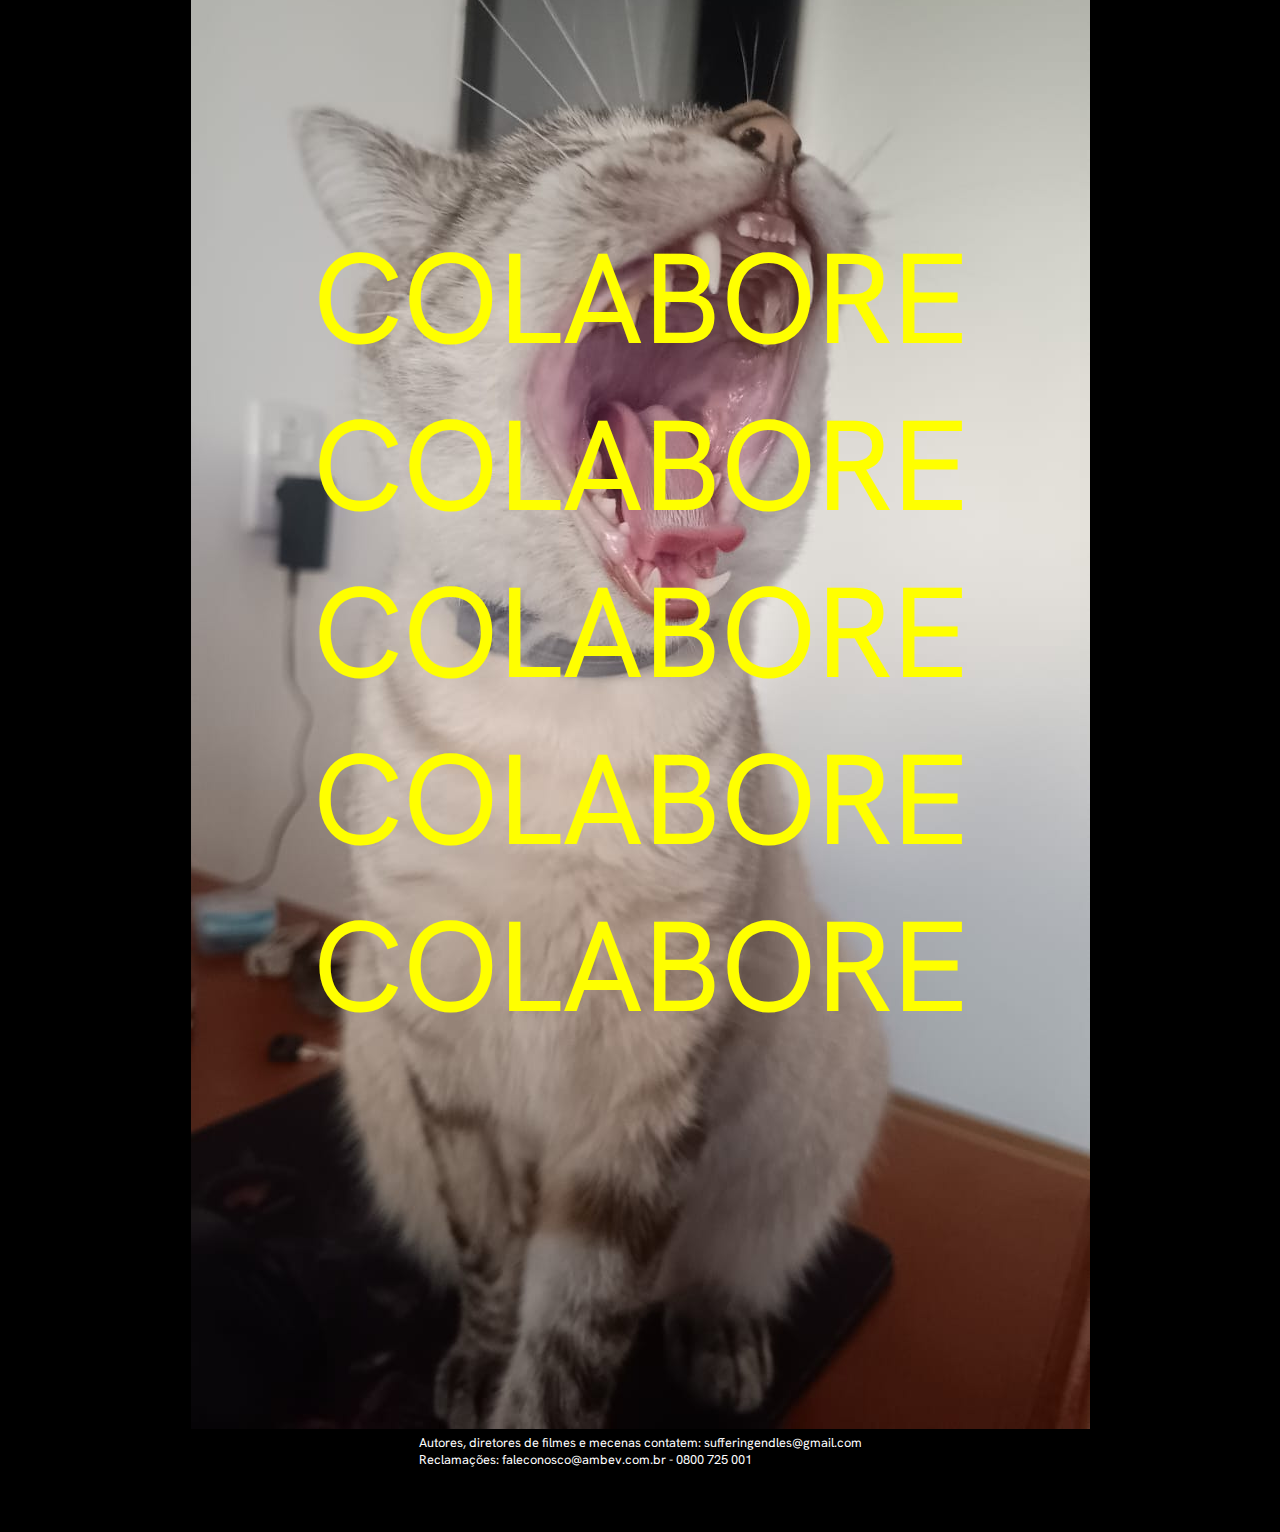
==== commit 726ba09b: "Added responsibity for project screen" ====
--- a/index.html
+++ b/index.html
@@ -216,7 +216,6 @@
         </div>
       </div>
     </div>
-
     <script src="./src/script.js"></script>
   </body>
 </html>
--- a/styles.css
+++ b/styles.css
@@ -289,6 +289,10 @@
   .book-tile {
     z-index: 0;
   }
+
+  .modal-content {
+    margin: 5% auto;
+  }
 }
 
 @media only screen and (min-width: 768px) and (max-width: 1000px) {
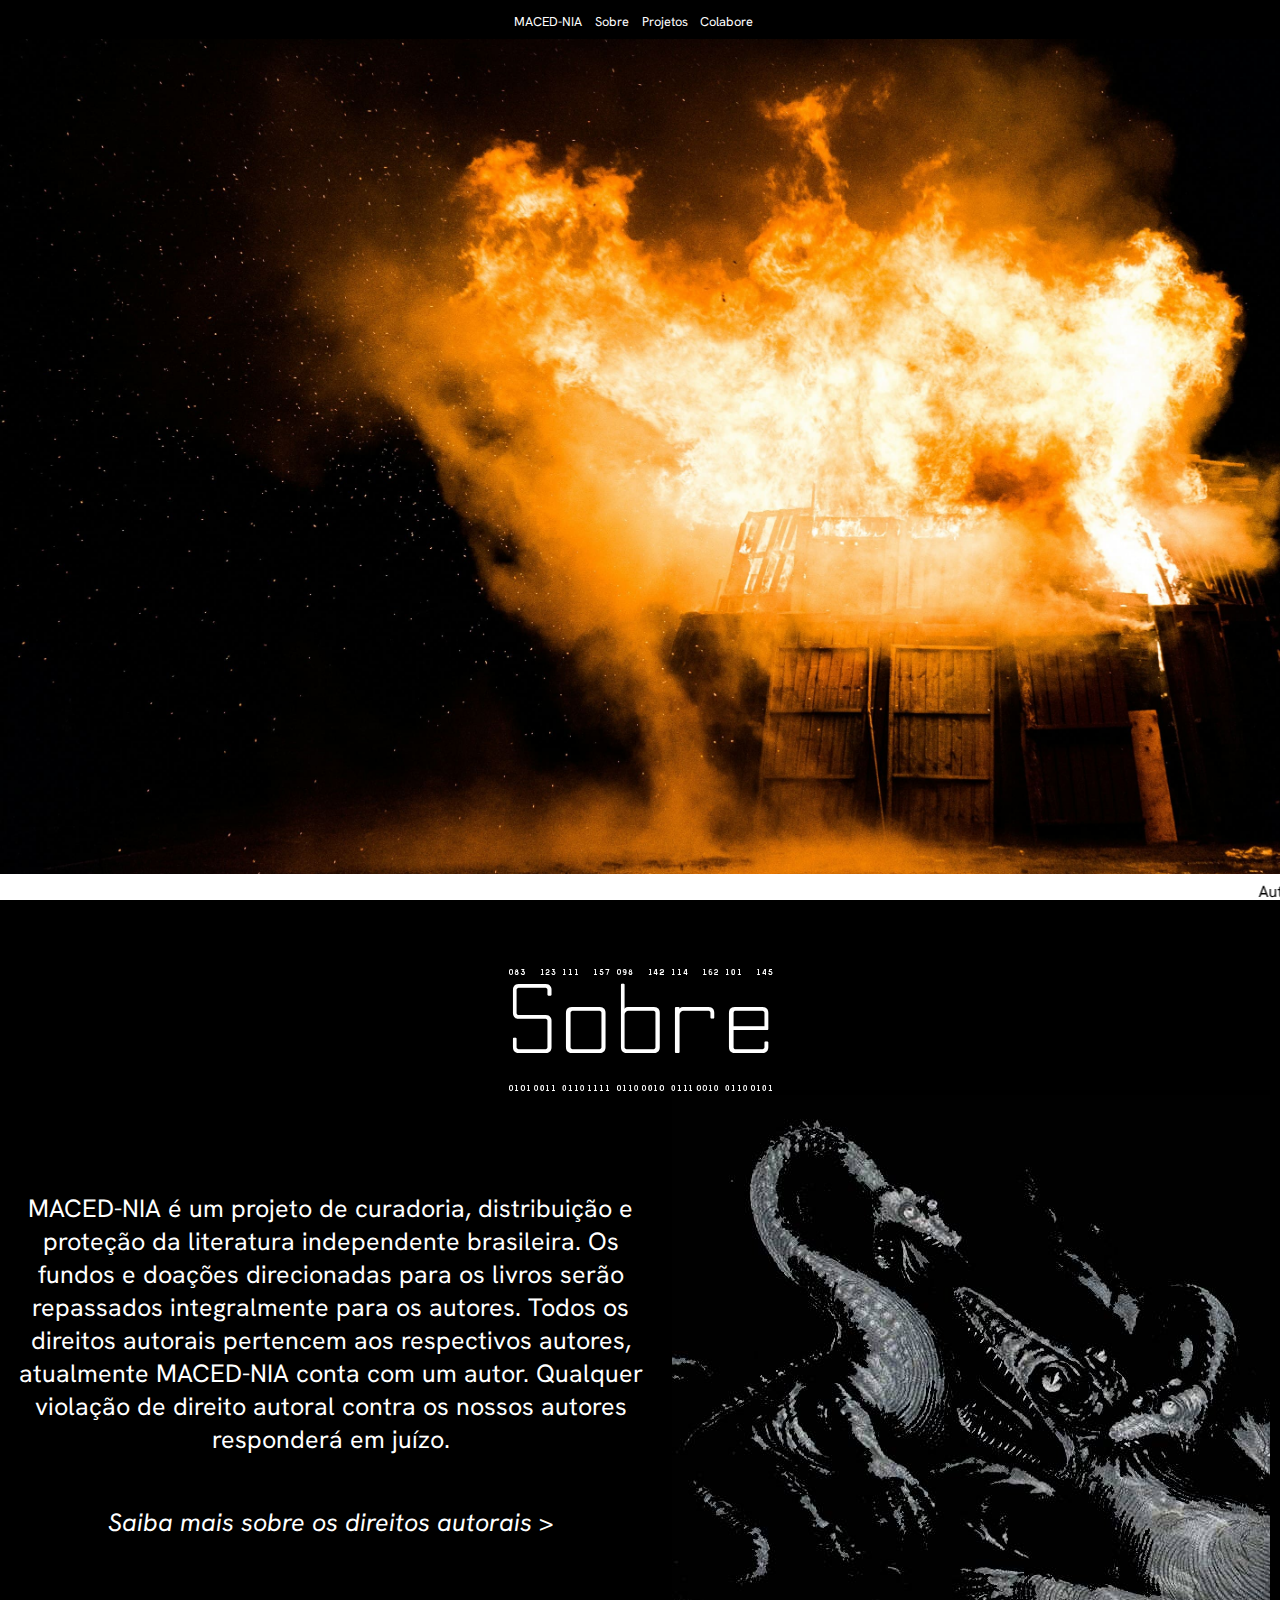
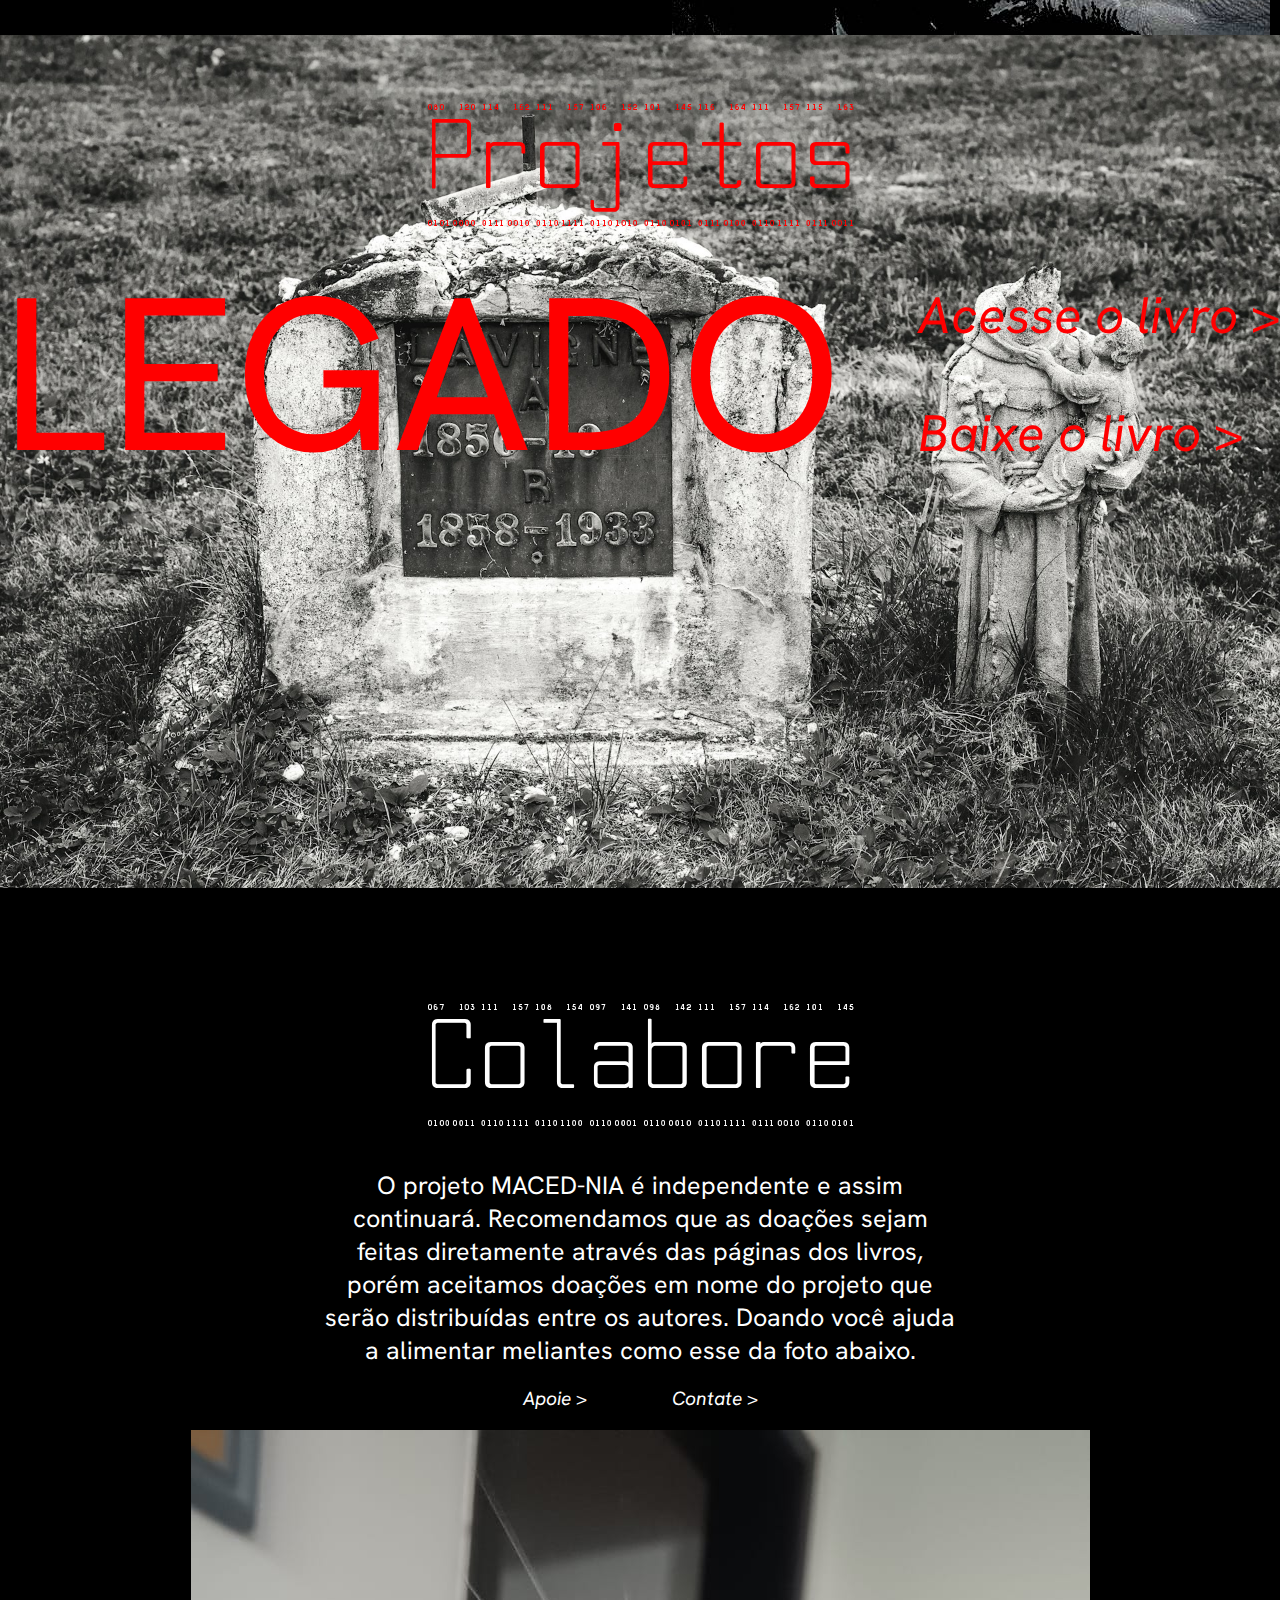
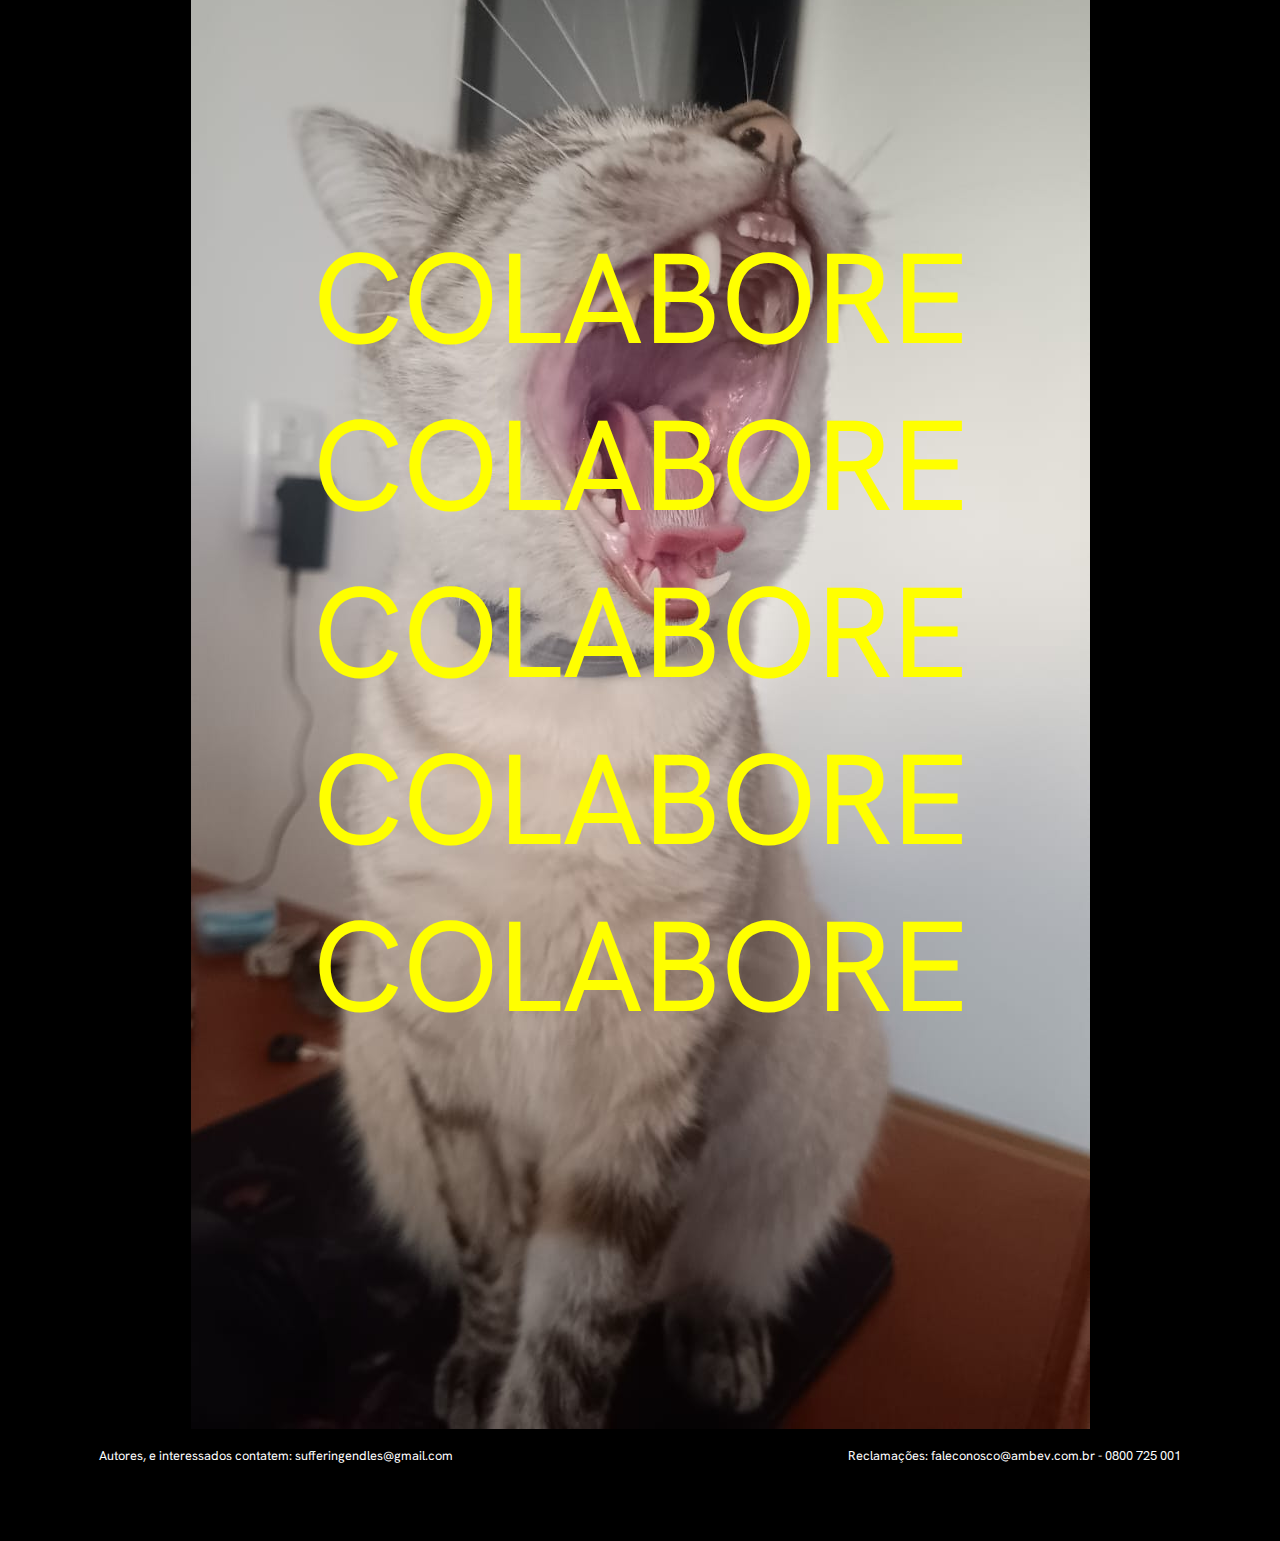
==== commit 8bd38003: "Finished overal pages" ====
--- a/index.html
+++ b/index.html
@@ -148,36 +148,38 @@
       >
     </div>
 
-    <div class="tile donations-tile">
-      <div class="section-title donations-title hide-on-mobile">Colabore</div>
-      <div class="text donations-text">
-        O projeto MACED-NIA é independente e assim continuará. Recomendamos que
-        as doações sejam feitas diretamente através das páginas dos livros,
-        porém aceitamos doações em nome do projeto que serão distribuídas entre
-        os autores. Doando você ajuda a alimentar meliantes como esse da foto
-        abaixo.
-      </div>
-      <div class="donations-cta">
-        <p class="text-link">Apoie ></p>
-        <a href="#contact"><p class="text-link">Contate ></p></a>
-      </div>
-      <div class="suffering">
-        <img
-          width="100%"
-          class="destroyer"
-          src="resources/destroyer-of-worlds.jpeg"
-          alt="Destroyer of Worlds"
-        />
-        <a href="#">
-          <div class="sofrimento">
-            COLABORE COLABORE COLABORE COLABORE COLABORE
-          </div>
-        </a>
-      </div>
-      <div id="contact" class="text text-contact">
-        Autores, diretores de filmes e mecenas contatem:
-        sufferingendles@gmail.com<br />
-        Reclamações: faleconosco@ambev.com.br - 0800 725 001
+    <div class="gambi">
+      <div class="tile donations-tile">
+        <div class="section-title donations-title hide-on-mobile">Colabore</div>
+        <div class="text donations-text">
+          O projeto MACED-NIA é independente e assim continuará. Recomendamos
+          que as doações sejam feitas diretamente através das páginas dos
+          livros, porém aceitamos doações em nome do projeto que serão
+          distribuídas entre os autores. Doando você ajuda a alimentar meliantes
+          como esse da foto abaixo.
+        </div>
+        <div class="donations-cta">
+          <p class="text-link">Apoie ></p>
+          <a href="#contact"><p class="text-link">Contate ></p></a>
+        </div>
+        <div class="suffering">
+          <img
+            width="100%"
+            class="destroyer"
+            src="resources/destroyer-of-worlds.jpeg"
+            alt="Destroyer of Worlds"
+          />
+          <a href="#">
+            <div class="sofrimento">
+              COLABORE COLABORE COLABORE COLABORE COLABORE
+            </div>
+          </a>
+        </div>
+      </div>
+      <div id="contact" class="text-contact">
+        <p>Autores, e interessados contatem: sufferingendles@gmail.com</p>
+        <p />
+        <p>Reclamações: faleconosco@ambev.com.br - 0800 725 001</p>
       </div>
     </div>
 
--- a/styles.css
+++ b/styles.css
@@ -111,17 +111,15 @@
   justify-content: center;
   width: 50%;
 }
-.contact {
-  padding: 2vw 0 0 0;
-  font-size: 20px;
-  font-style: italic;
-  padding-left: 10%;
-}
 .donations {
   display: flex;
   align-items: center;
   justify-content: center;
 }
+.gambi {
+  display: flex;
+  flex-direction: column;
+}
 .tile {
   height: 100%;
   width: 100%;
@@ -138,6 +136,7 @@
   justify-content: center;
   align-items: center;
   flex-direction: column;
+  text-align: center;
 }
 .book-tile {
   width: 100%;
@@ -181,10 +180,6 @@
   font-size: 1.5vw;
   justify-content: space-around;
   width: 25%;
-}
-.text-contact {
-  padding-bottom: 5vw;
-  font-size: 1vw;
 }
 .suffering {
   position: relative;
@@ -265,6 +260,16 @@
   align-items: center;
   margin: 1vw;
 }
+.text-contact {
+  display: flex;
+  flex: 1;
+  flex-direction: row;
+  height: 5vw;
+  justify-content: space-around;
+  padding-bottom: 5vw;
+  align-items: center;
+  font-size: 1vw;
+}
 @media only screen and (min-width: 2000px) {
   .splash {
     background-position-y: -650px;
@@ -414,4 +419,24 @@
     justify-content: center;
     flex-direction: column;
   }
-}
+
+  .modal-title {
+    font-size: 3vw;
+  }
+  .close {
+    font-size: 3vw;
+  }
+
+  .modal-list li {
+    font-size: 2vw;
+    text-align: start;
+  }
+  .modal-content {
+    padding: 5px;
+  }
+  .text-contact {
+    font-size: 3vw;
+    flex-direction: column;
+    justify-content: center;
+  }
+}
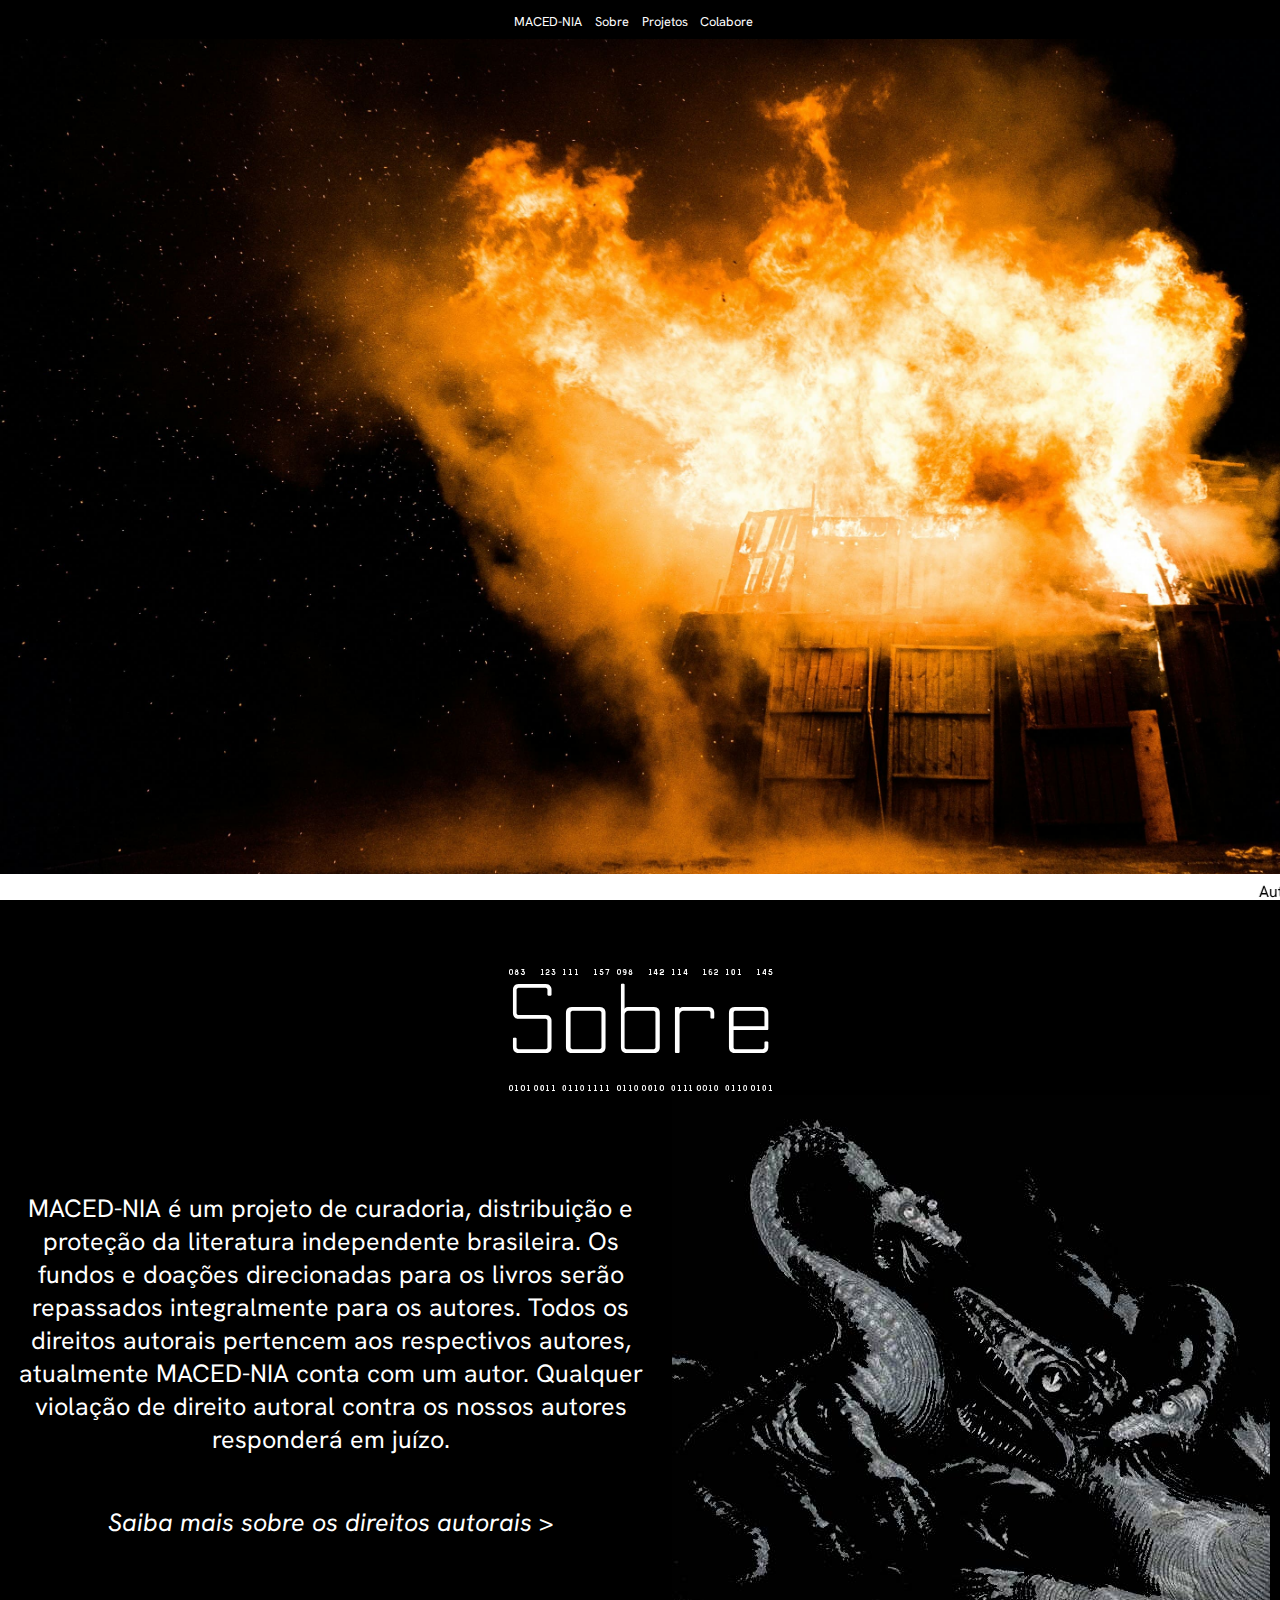
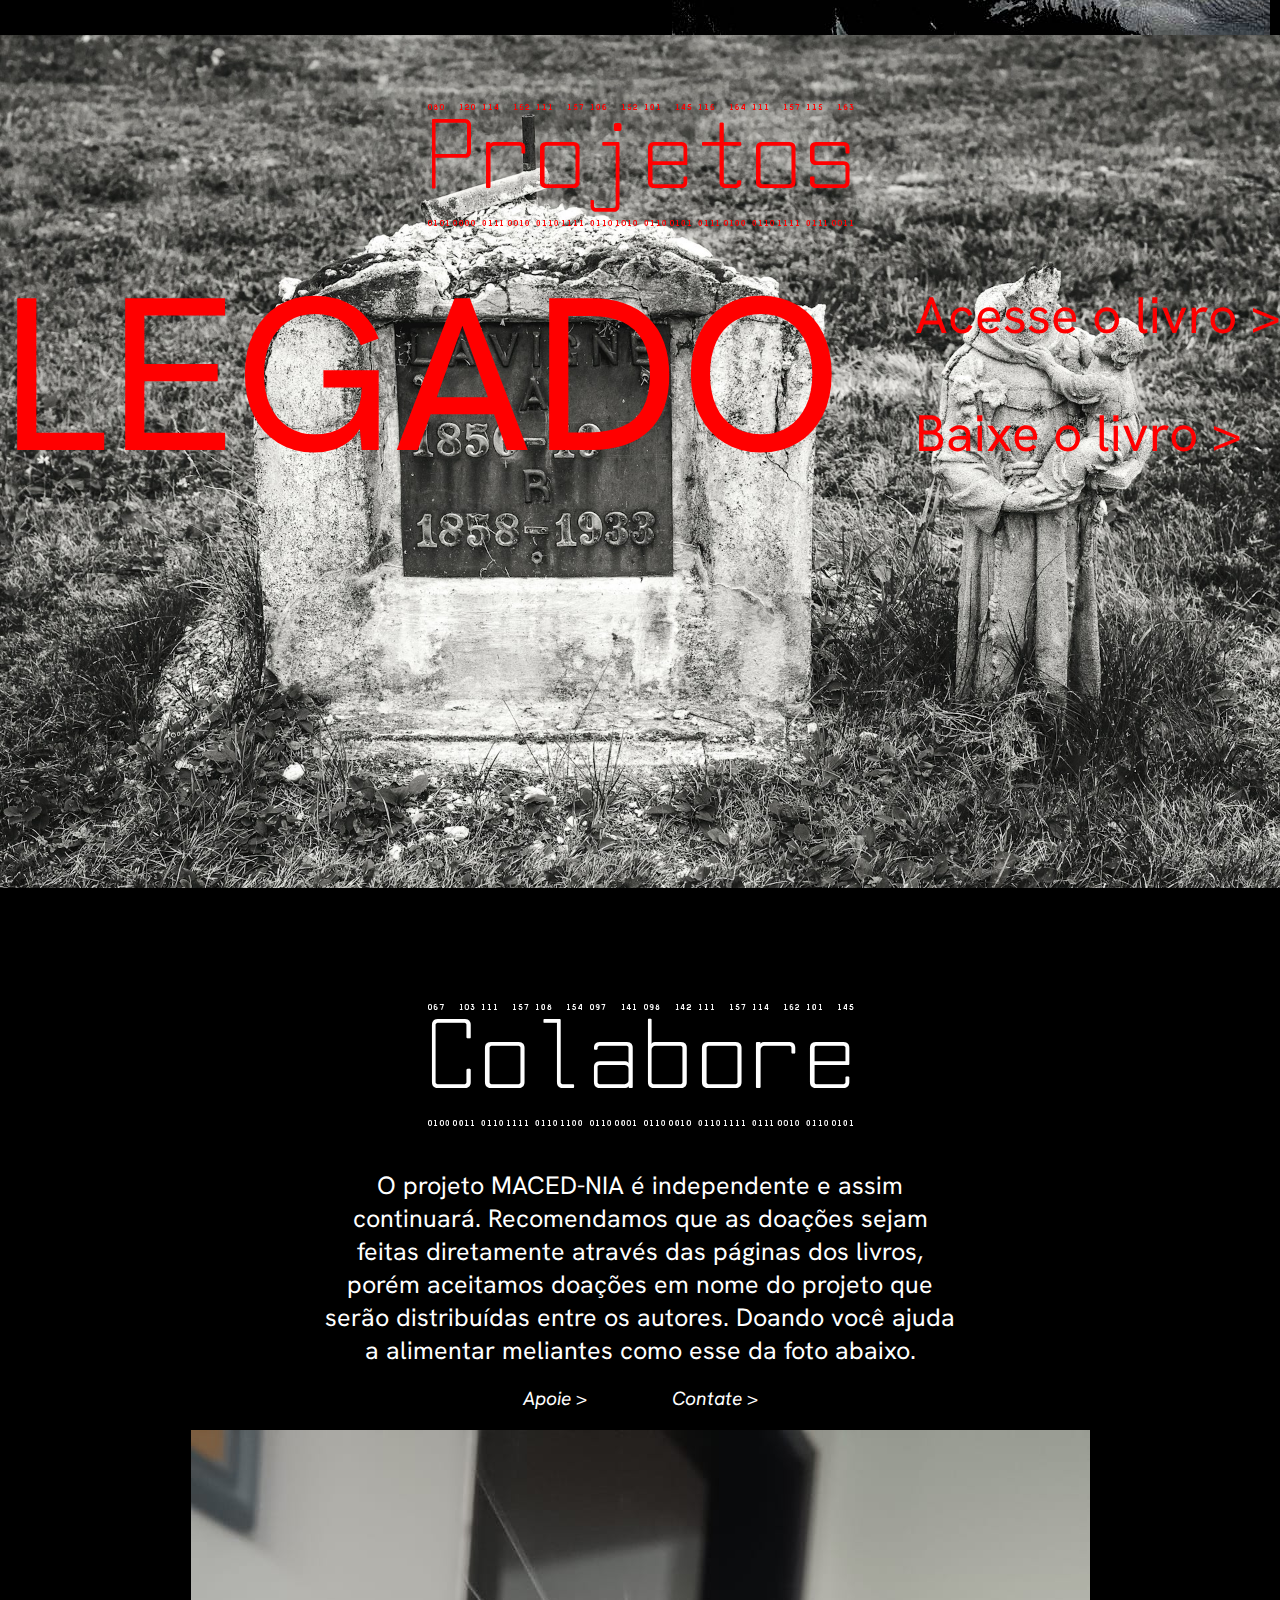
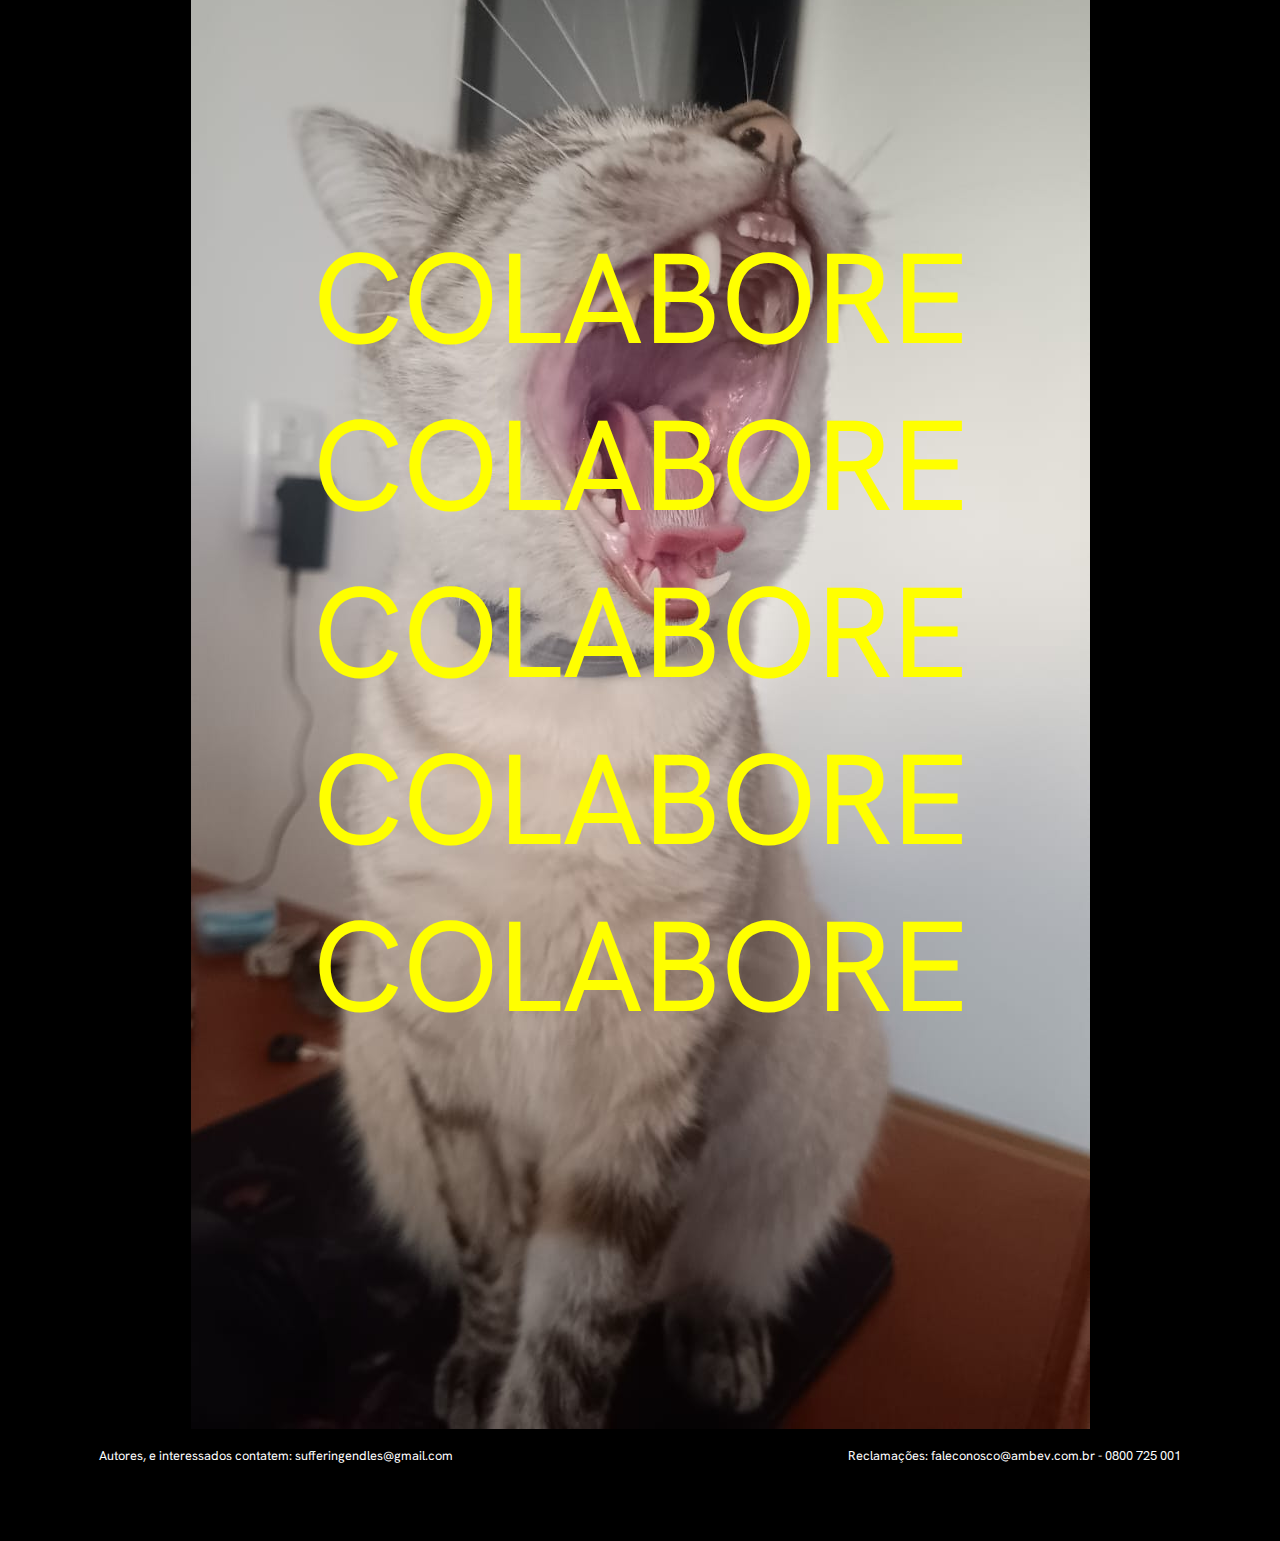
==== commit 61d1748f: "Improved responivity once more" ====
--- a/index.html
+++ b/index.html
@@ -129,10 +129,10 @@
         <div class="book-title">LEGADO</div>
         <div class="book-cta">
           <a class="book-external" href="books/legado.html"
-            ><p class="book-link text-link">Acesse o livro ></p></a
+            ><p class="book-link">Acesse o livro ></p></a
           >
           <a class="book-external" onclick="openModal()"
-            ><p class="book-link text-link">Baixe o livro ></p></a
+            ><p class="book-link">Baixe o livro ></p></a
           >
         </div>
       </div>
--- a/styles.css
+++ b/styles.css
@@ -384,11 +384,16 @@
     justify-content: center;
     background-repeat: repeat;
   }
+  .book-title {
+    font-size: 25vw;
+  }
   .book-link {
+    cursor: pointer;
     display: flex;
     justify-content: center;
     color: white;
     background-color: rgba(255, 0, 0, 0.4);
+    font-size: 14vw;
   }
   .donations-tile {
     display: flex;
@@ -396,12 +401,12 @@
     align-items: center;
   }
   .donations-text {
-    font-size: 3vw;
+    font-size: 4.5vw;
     width: 75%;
   }
   .about-mobile-text {
     text-align: center;
-    font-size: 3vw;
+    font-size: 5vw;
   }
   .donations-cta {
     width: 100%;
@@ -426,17 +431,27 @@
   .close {
     font-size: 3vw;
   }
+  ul {
+    padding-left: 0;
+  }
 
   .modal-list li {
-    font-size: 2vw;
-    text-align: start;
+    list-style: none;
+    font-size: 3vw;
+    text-align: center;
   }
   .modal-content {
     padding: 5px;
+    width: 75%;
+  }
+  .button {
+    font-size: 3vw;
+  }
+  .text-link {
+    font-size: 5vw;
   }
   .text-contact {
-    font-size: 3vw;
-    flex-direction: column;
-    justify-content: center;
-  }
-}
+    font-size: 4.5vw;
+    flex-direction: column;
+  }
+}
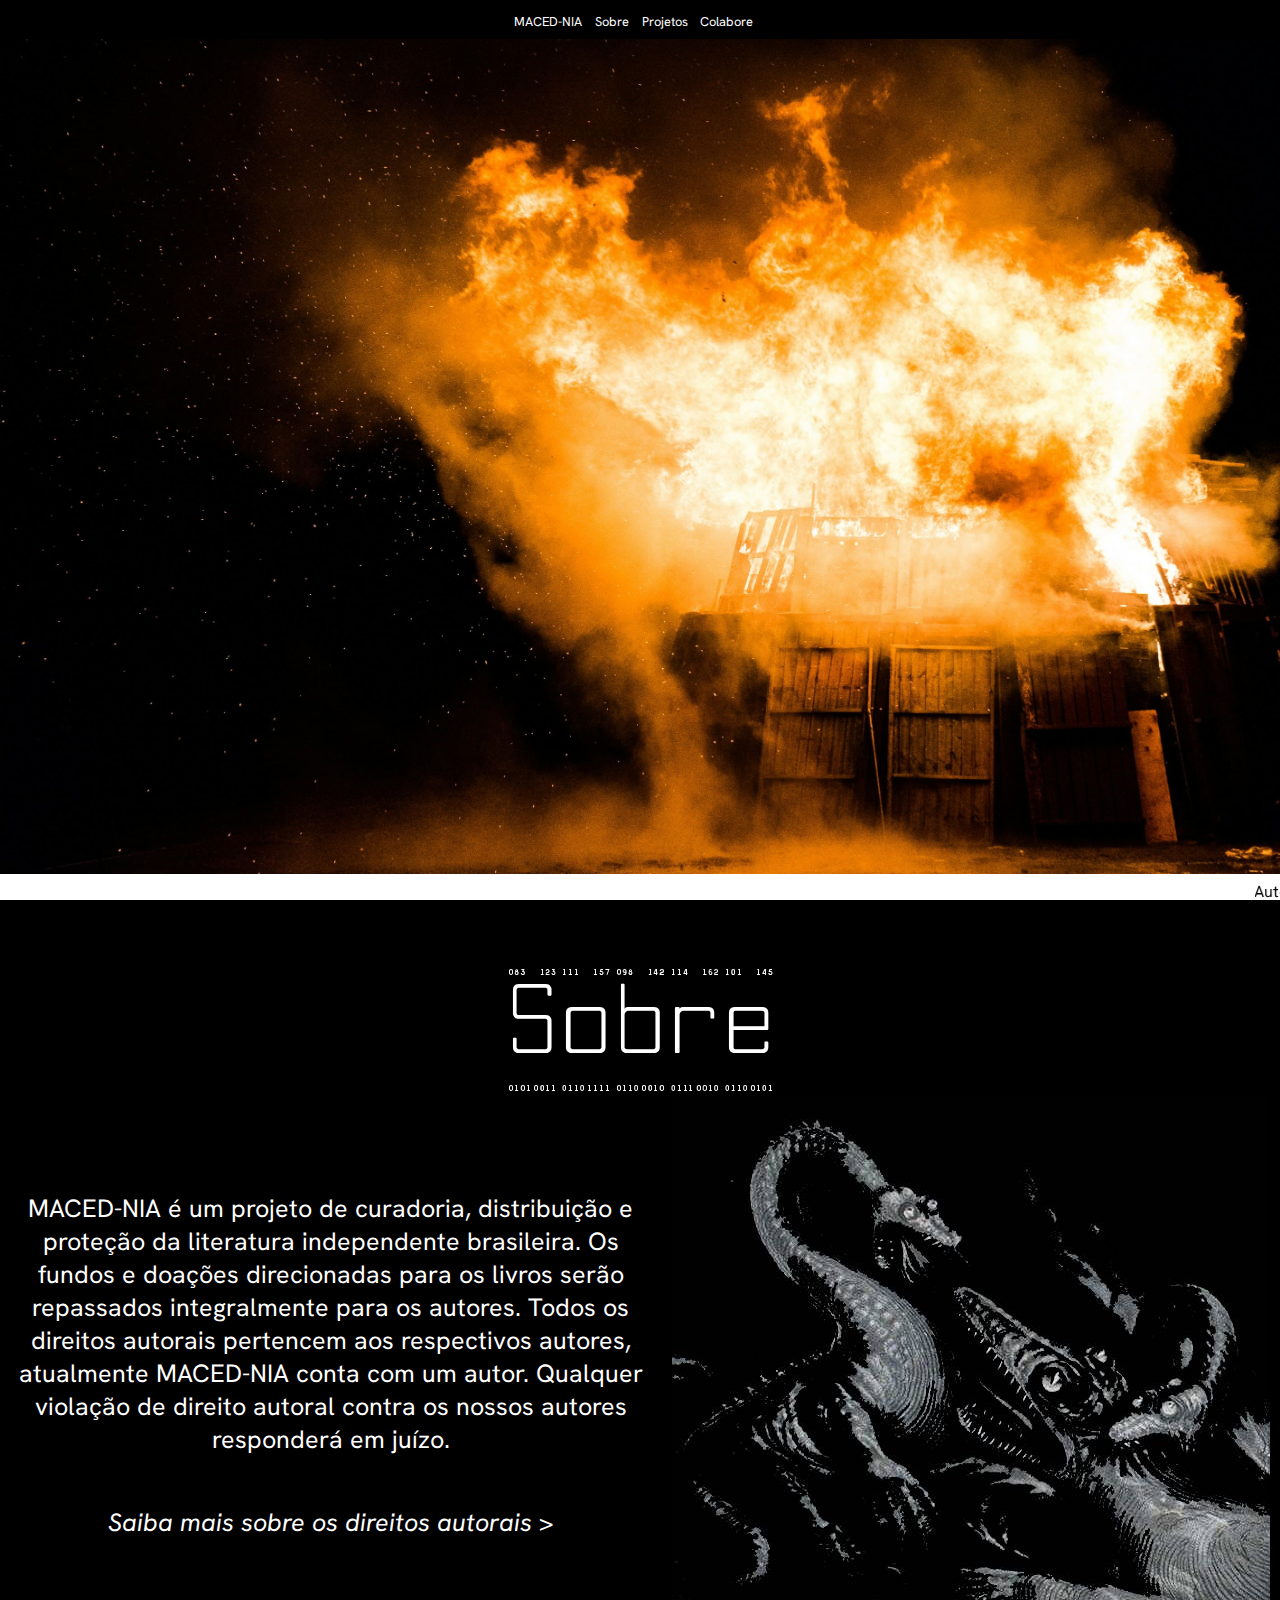
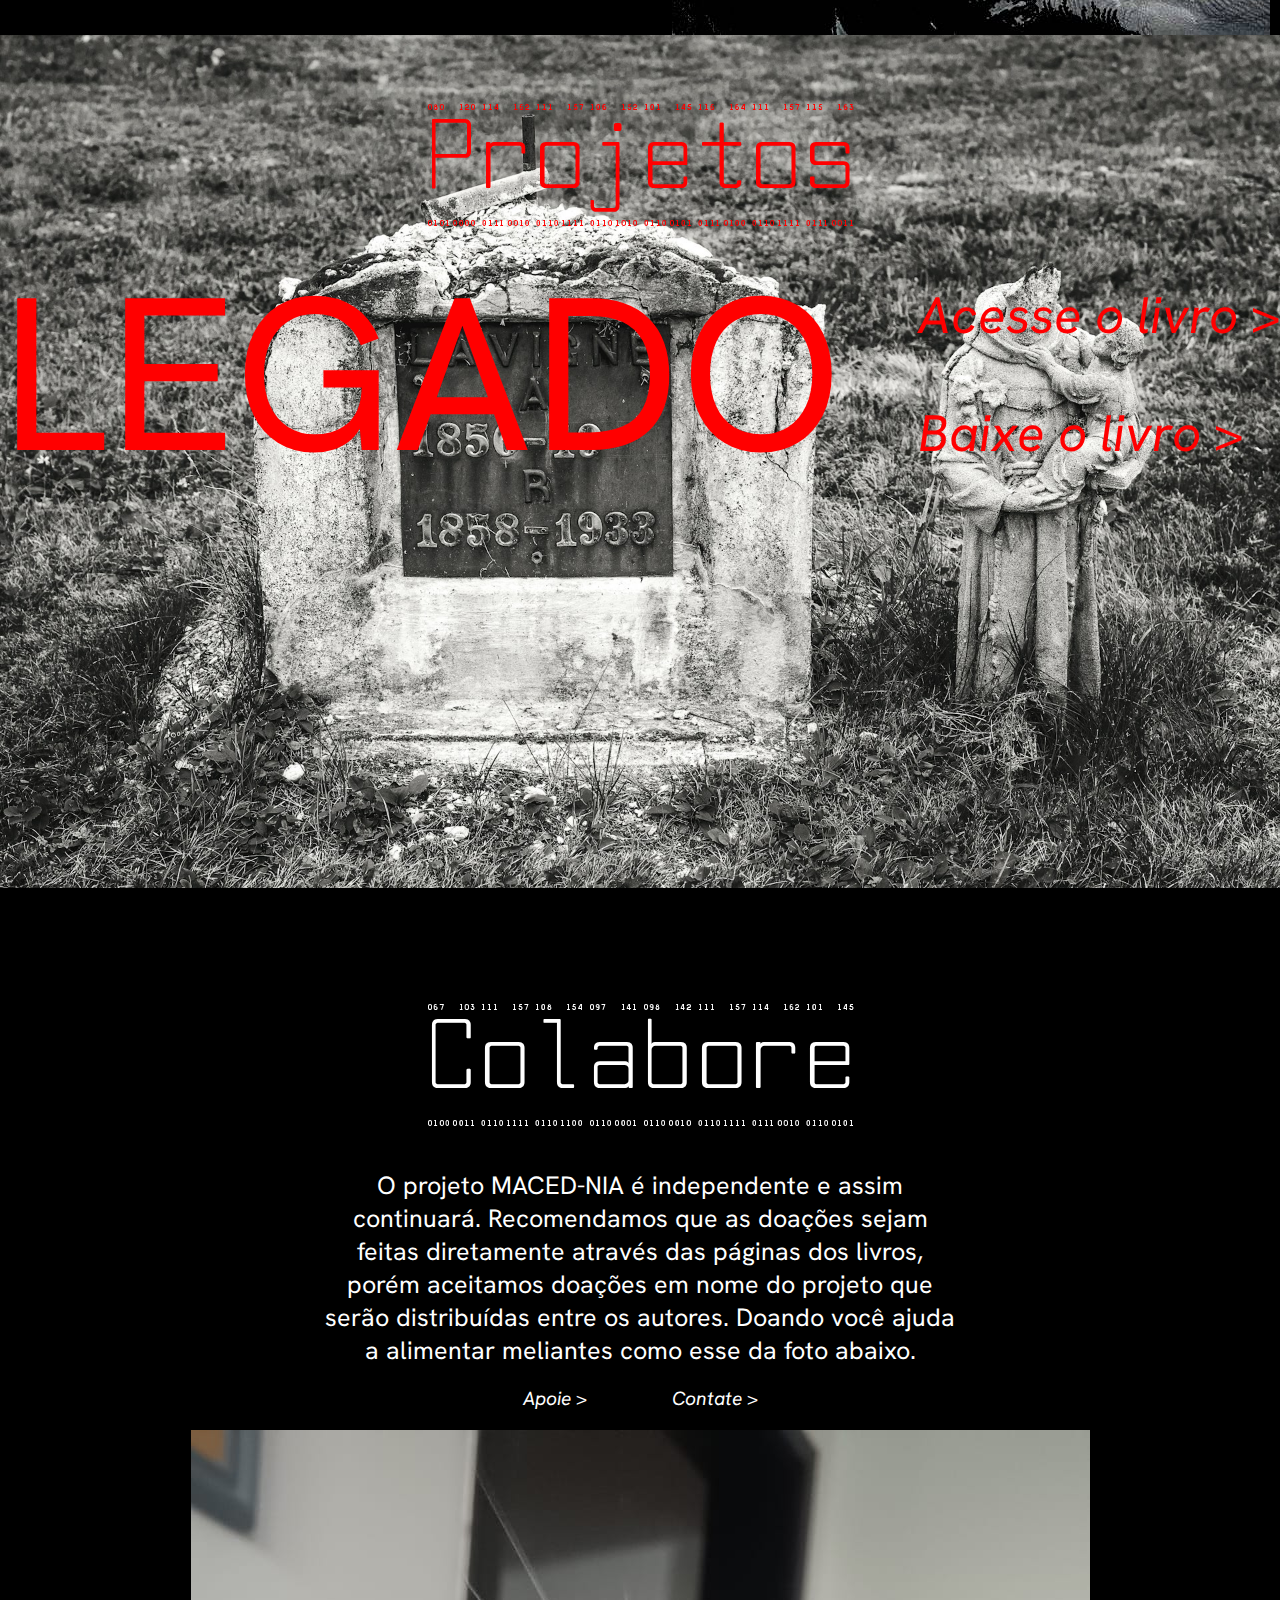
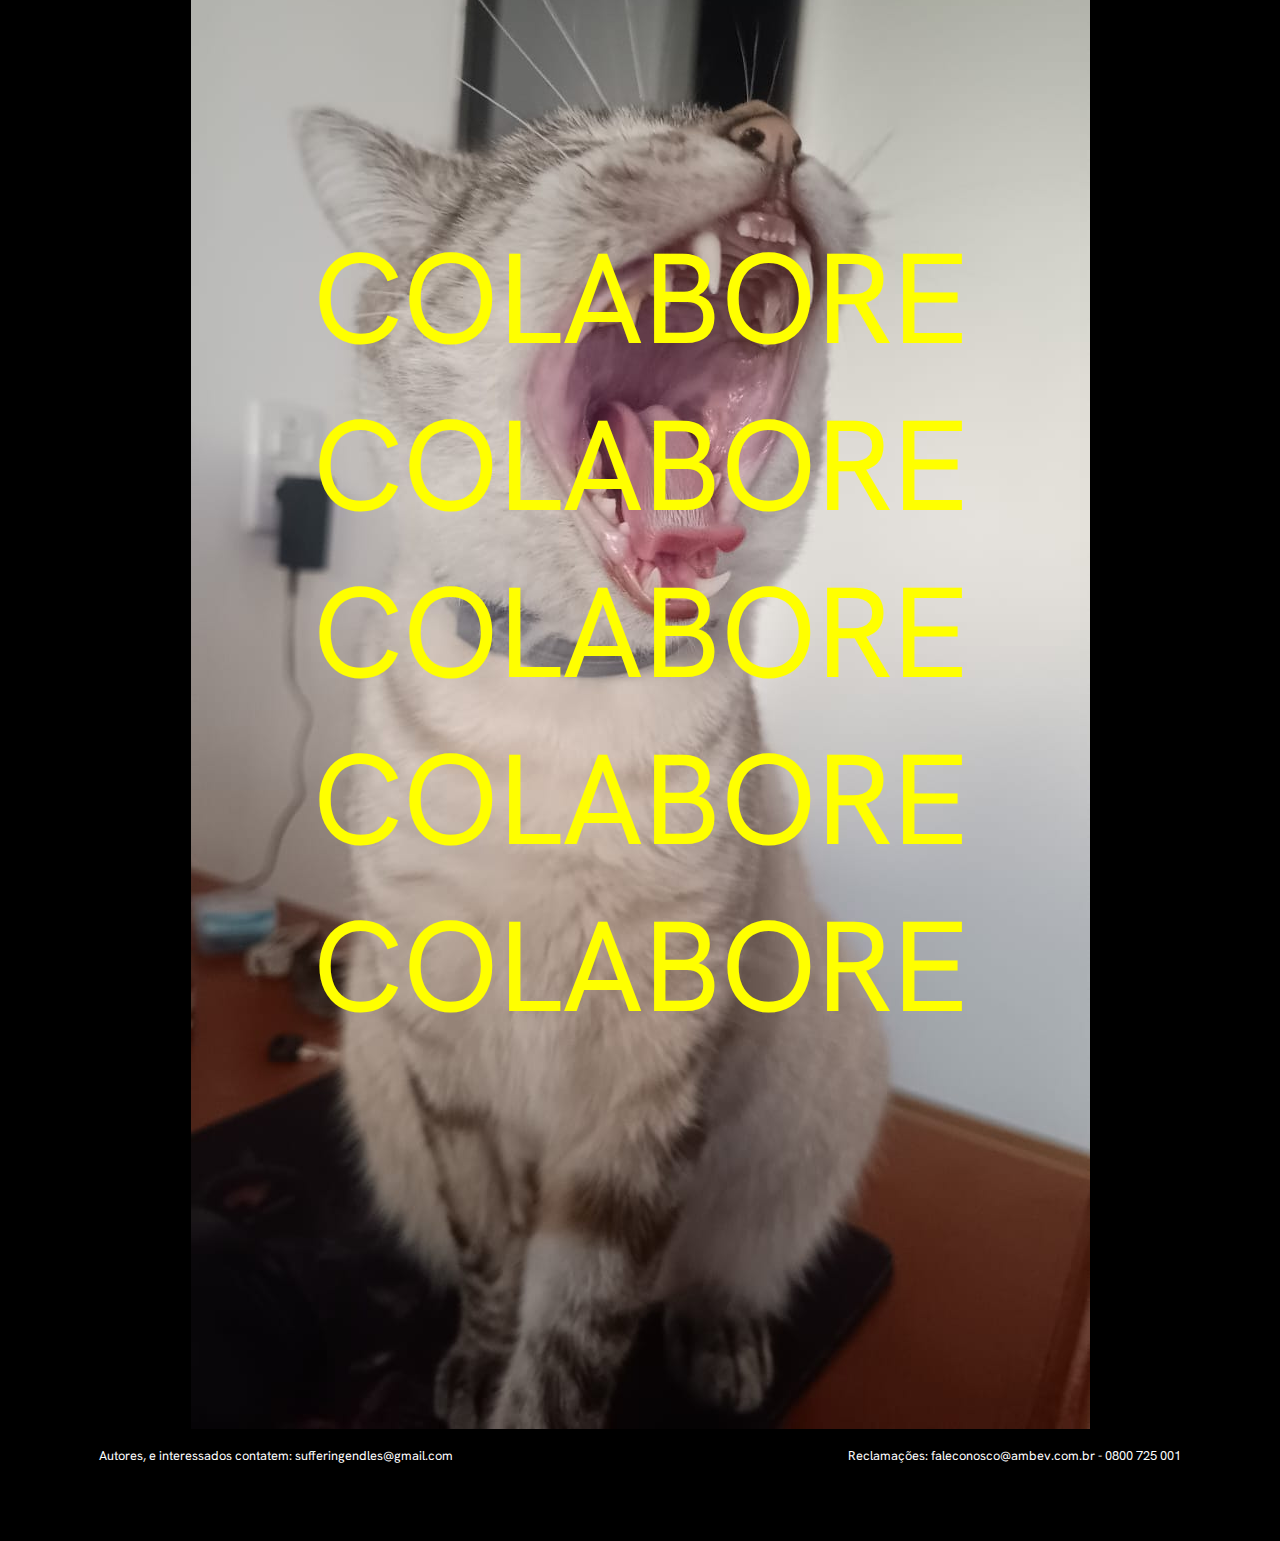
==== commit 3ad07593: "Added first book publication to website" ====
--- a/index.html
+++ b/index.html
@@ -159,8 +159,12 @@
           como esse da foto abaixo.
         </div>
         <div class="donations-cta">
-          <p class="text-link">Apoie ></p>
-          <a href="#contact"><p class="text-link">Contate ></p></a>
+          <a
+            href="https://nubank.com.br/cobrar/9rkmb/66c3bb50-1b3a-47d0-bf6c-307126b2044b"
+            target="_blank"
+            ><p class="text-link colab-btn">Apoie ></p></a
+          >
+          <a href="#contact"><p class="text-link colab-btn">Contate ></p></a>
         </div>
         <div class="suffering">
           <img
@@ -169,7 +173,10 @@
             src="resources/destroyer-of-worlds.jpeg"
             alt="Destroyer of Worlds"
           />
-          <a href="#">
+          <a
+            href="https://nubank.com.br/cobrar/9rkmb/66c3bb50-1b3a-47d0-bf6c-307126b2044b"
+            target="_blank"
+          >
             <div class="sofrimento">
               COLABORE COLABORE COLABORE COLABORE COLABORE
             </div>
@@ -214,7 +221,24 @@
           </li>
         </ul>
         <div class="colab-cta">
-          <a href="#" class="button">Colabore ></a>
+          <a
+            href="../books/resources/Legado.pdf"
+            download
+            class="button responsive"
+            >PDF ></a
+          >
+          <a
+            href="../books/resources/Legado.epub"
+            target="_blank"
+            class="button responsive"
+            >EPUB ></a
+          >
+          <a
+            href="https://nubank.com.br/cobrar/9rkmb/66c3bb50-1b3a-47d0-bf6c-307126b2044b"
+            target="_blank"
+            class="button"
+            >Colabore ></a
+          >
         </div>
       </div>
     </div>
--- a/styles.css
+++ b/styles.css
@@ -12,6 +12,11 @@
   width: 100%;
   font-family: "Hanken Grotesk", sans-serif;
 }
+.paypal-container {
+  display: flex;
+  justify-content: center;
+  background-color: white;
+}
 
 .mobile {
   display: none !important;
@@ -22,9 +27,11 @@
 .book-external:hover {
   cursor: pointer;
   color: red;
+  text-decoration: underline solid red 5px;
 }
 .book-external {
   color: red;
+  font-style: italic;
 }
 .book-external:visited {
   color: red;
@@ -256,7 +263,7 @@
 }
 .colab-cta {
   display: flex;
-  justify-content: center;
+  justify-content: space-between;
   align-items: center;
   margin: 1vw;
 }
@@ -301,7 +308,14 @@
 }
 
 @media only screen and (min-width: 768px) and (max-width: 1000px) {
+  .colab-btn {
+    font-size: 4vw;
+  }
+  .donations-cta {
+    width: 100%;
+  }
   .nav-bar {
+    justify-content: space-around;
     font-size: 1.5vw;
   }
 
@@ -309,6 +323,10 @@
     height: 100%;
     display: flex;
     flex-direction: column;
+  }
+  .text-contact {
+    flex-direction: column;
+    font-size: 2vw;
   }
   .about {
     display: flex;
@@ -321,12 +339,43 @@
     z-index: -1;
     margin-top: -150px;
   }
+  .nav-bar {
+    font-size: 2vw;
+  }
   .book-tile {
     z-index: 0;
     background-repeat: repeat;
   }
+  .book {
+    flex-direction: column;
+  }
+  .book-link {
+    cursor: pointer;
+    display: flex;
+    justify-content: center;
+    color: white;
+    background-color: rgba(255, 0, 0, 0.4);
+    font-size: 5vw;
+  }
   marquee {
     display: none;
+  }
+
+  .button {
+    font-size: 2.5vw;
+  }
+  .modal-list li {
+    font-size: 2vw;
+  }
+
+  .nav {
+    font-size: 5vw;
+  }
+  .modal-title {
+    font-size: 3vw;
+  }
+  .close {
+    font-size: 3vw;
   }
 }
 
@@ -395,6 +444,9 @@
     background-color: rgba(255, 0, 0, 0.4);
     font-size: 14vw;
   }
+  .book-link:hover {
+    text-decoration: underline;
+  }
   .donations-tile {
     display: flex;
     flex-direction: column;
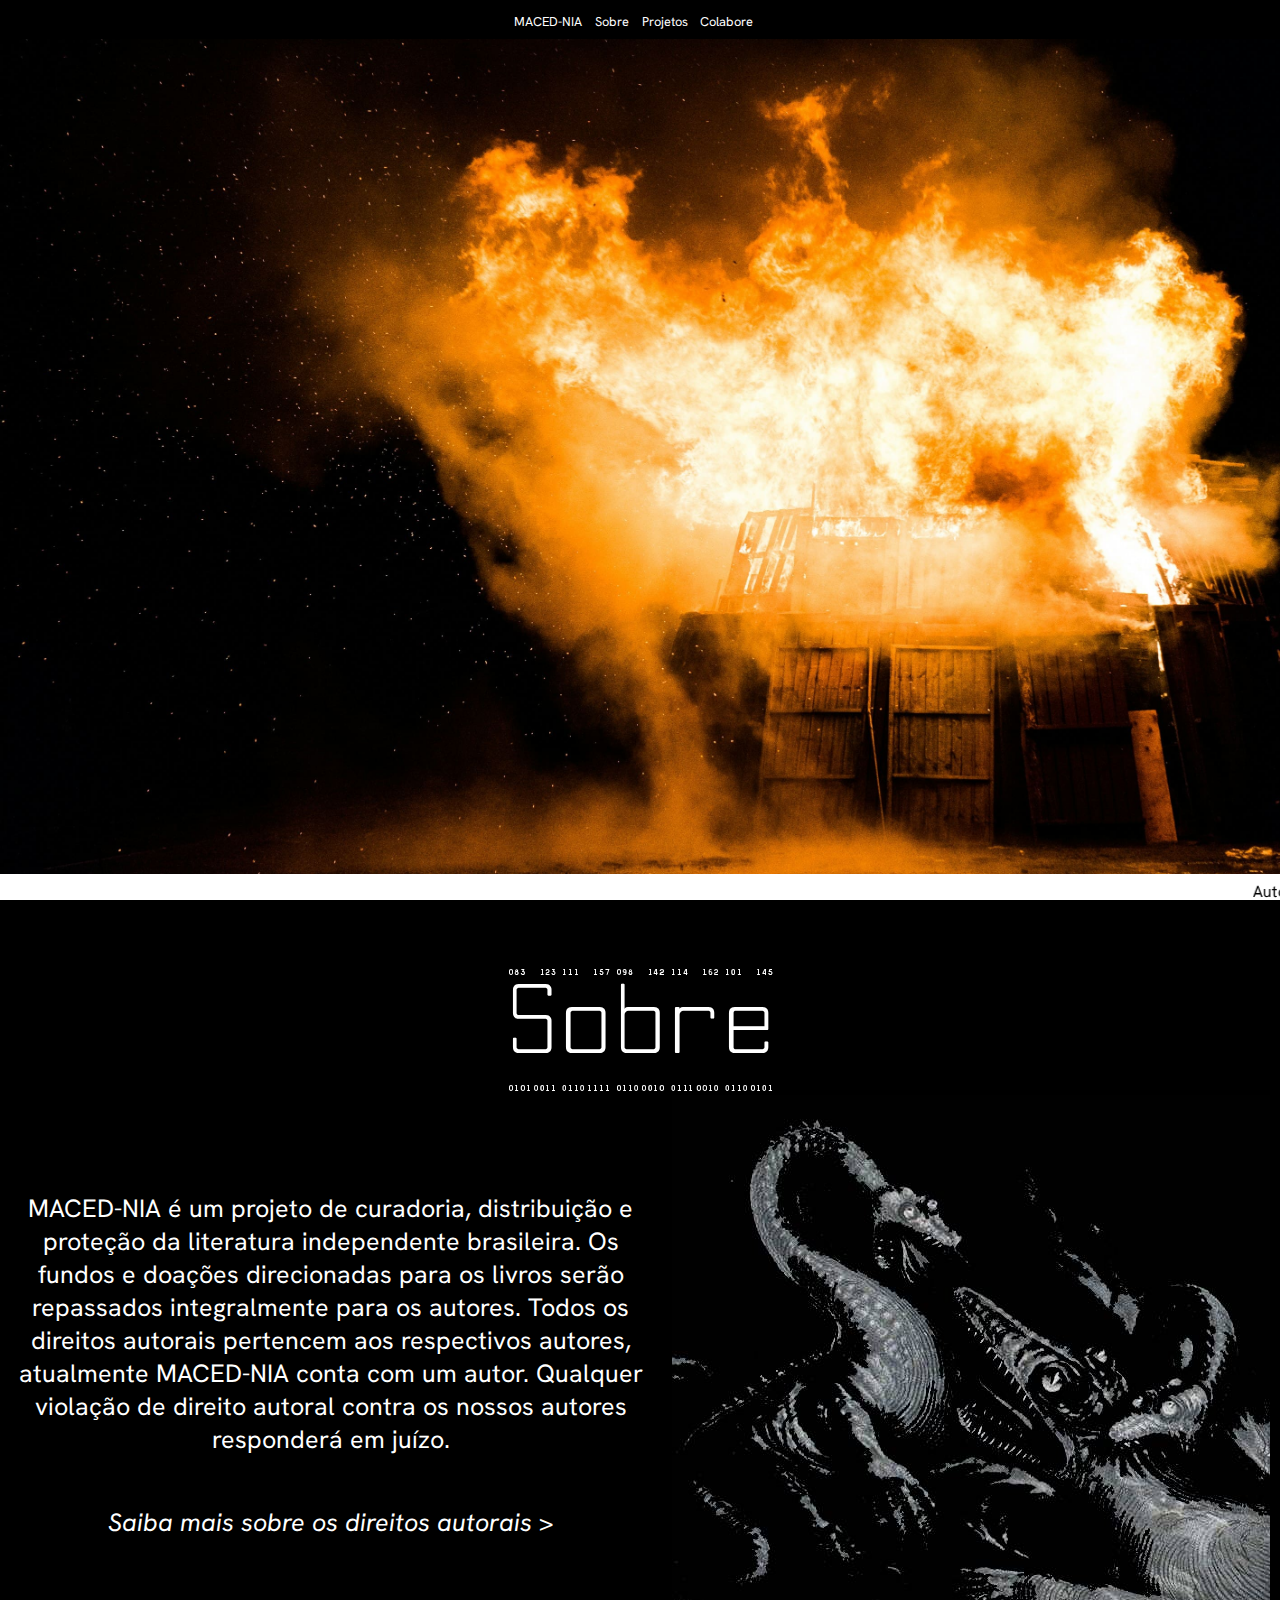
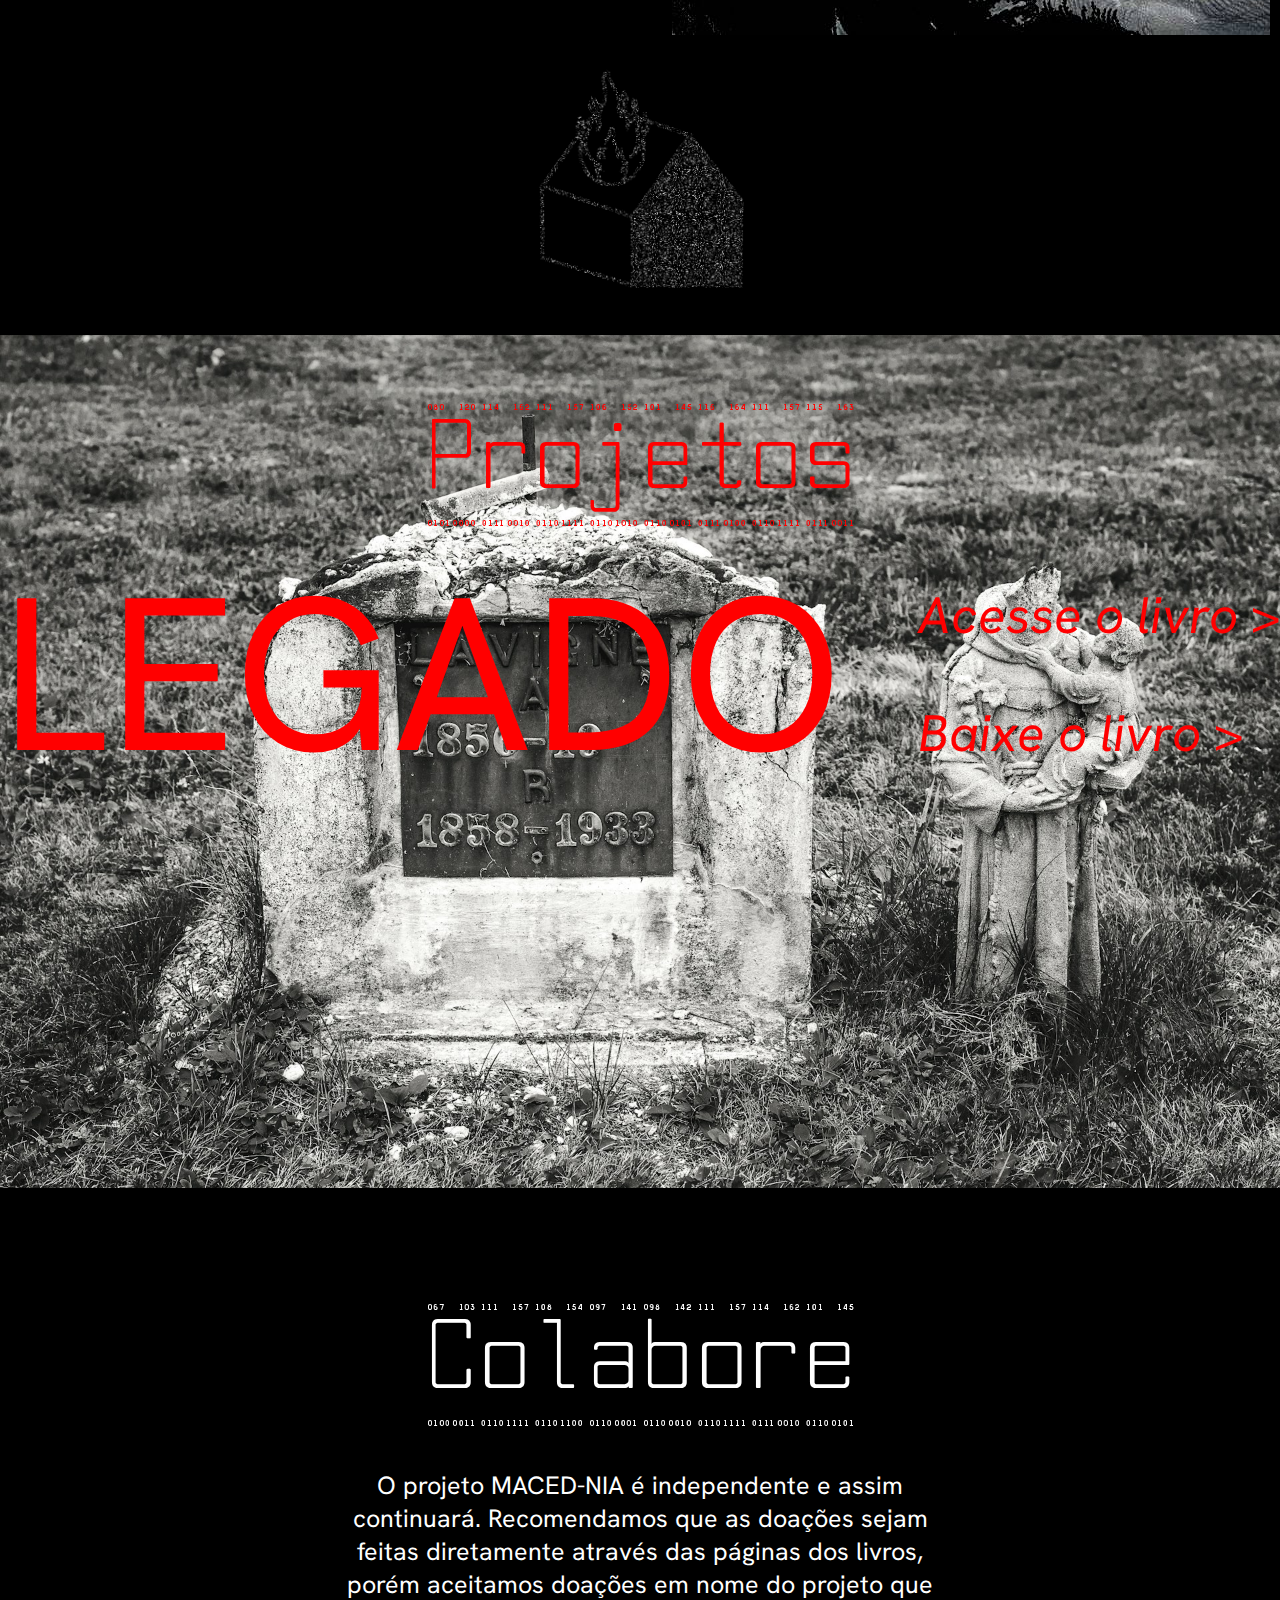
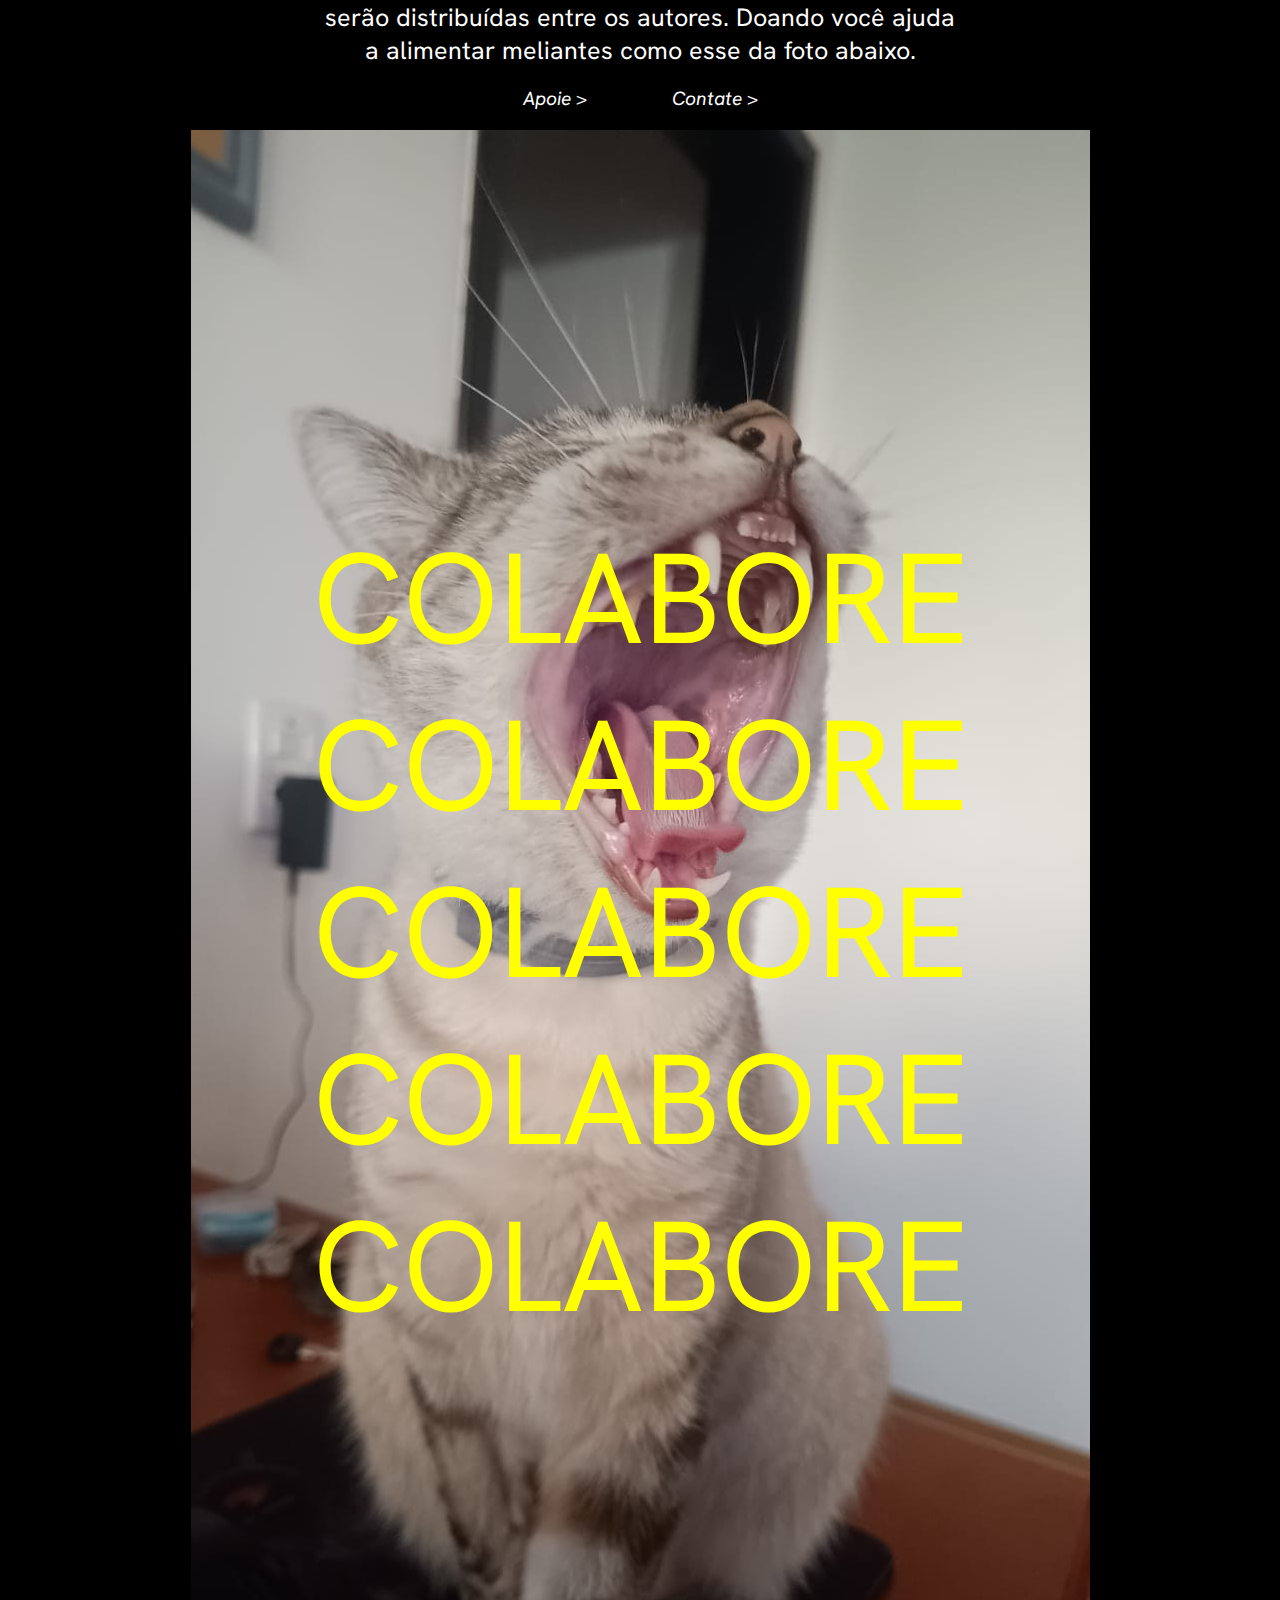
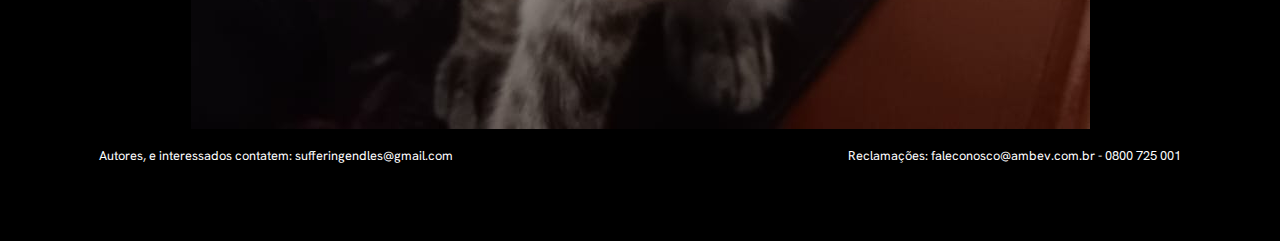
==== commit 9dd4917c: "Finished V1" ====
--- a/index.html
+++ b/index.html
@@ -4,6 +4,7 @@
     <meta charset="utf-8" />
     <meta name="viewport" content="width=device-width, initial-scale=1" />
     <title>Maced-nia</title>
+    <link rel="icon" type="image/x-icon" href="resources/logo_v2.svg" />
     <link rel="stylesheet" href="styles.css" />
     <link rel="preconnect" href="https://fonts.googleapis.com" />
     <link rel="preconnect" href="https://fonts.gstatic.com" crossorigin />
@@ -105,12 +106,11 @@
             <p class="text-link">Saiba mais sobre os direitos autorais ></p>
           </a>
         </div>
-        <img
-          class="orchid"
-          src="resources/andrey-grinkevich-GeazrTcSseE-unsplash(1).jpg"
-          alt="Orchid"
-        />
-      </div>
+      </div>
+    </div>
+
+    <div class="svg-wrapper">
+      <img src="resources/logo_v1.svg" height="300px" />
     </div>
 
     <a id="projects"></a>
@@ -138,7 +138,6 @@
       </div>
     </div>
 
-    <a id="donations"></a>
     <div class="mobile nav-mobile">
       <a href="#home"><div class="logo">MACED-NIA</div></a>
       <a href="#about"><div class="nav-mobile-element">Sobre ></div></a>
@@ -148,6 +147,7 @@
       >
     </div>
 
+    <a id="donations"></a>
     <div class="gambi">
       <div class="tile donations-tile">
         <div class="section-title donations-title hide-on-mobile">Colabore</div>
@@ -220,25 +220,28 @@
             violação de direitos autorais, responderá em juízo.
           </li>
         </ul>
-        <div class="colab-cta">
-          <a
-            href="../books/resources/Legado.pdf"
-            download
-            class="button responsive"
-            >PDF ></a
-          >
-          <a
-            href="../books/resources/Legado.epub"
-            target="_blank"
-            class="button responsive"
-            >EPUB ></a
-          >
-          <a
-            href="https://nubank.com.br/cobrar/9rkmb/66c3bb50-1b3a-47d0-bf6c-307126b2044b"
-            target="_blank"
-            class="button"
-            >Colabore ></a
-          >
+        <div class="colab-with-logo">
+          <div class="colab-cta">
+            <a
+              href="../books/resources/Legado.pdf"
+              download
+              class="button responsive"
+              >PDF (Recomendado) ></a
+            >
+            <a
+              href="../books/resources/Legado.epub"
+              target="_blank"
+              class="button responsive"
+              >EPUB (Experimental) ></a
+            >
+            <a
+              href="https://nubank.com.br/cobrar/9rkmb/66c3bb50-1b3a-47d0-bf6c-307126b2044b"
+              target="_blank"
+              class="button"
+              >Colabore ></a
+            >
+          </div>
+          <img src="resources/logo_v1.svg" height="200px" />
         </div>
       </div>
     </div>
--- a/styles.css
+++ b/styles.css
@@ -37,6 +37,20 @@
   color: red;
 }
 
+.colab-cta {
+  display: flex;
+  flex-direction: column;
+  align-items: flex-start;
+  justify-content: center;
+}
+.colab-cta a {
+  margin-top: 10px;
+}
+.colab-with-logo {
+  display: flex;
+  flex-direction: row;
+  justify-content: space-around;
+}
 marquee {
   padding: 0.5vw 0 0.5vw 0;
   height: 1vw;
@@ -81,9 +95,17 @@
   z-index: 1000;
   font-size: 1vw;
 }
+.svg-wrapper {
+  display: flex;
+  width: 100%;
+  justify-content: center;
+  align-items: center;
+}
 
 .logo {
+  display: flex;
   padding: 1vw 1vw 0 0;
+  flex-direction: row;
 }
 .nav-element {
   padding: 1vw 1vw 0 0;
@@ -210,7 +232,7 @@
   padding: 0.5vw;
   margin: 0;
   color: inherit;
-  font-size: 2vw;
+  font-size: 1.5vw;
   cursor: pointer;
   font-style: italic;
   font-family: inherit;
@@ -307,7 +329,10 @@
   }
 }
 
-@media only screen and (min-width: 768px) and (max-width: 1000px) {
+@media only screen and (min-width: 768px) and (max-width: 1250px) {
+  .svg-wrapper {
+    display: none;
+  }
   .colab-btn {
     font-size: 4vw;
   }
@@ -361,9 +386,6 @@
     display: none;
   }
 
-  .button {
-    font-size: 2.5vw;
-  }
   .modal-list li {
     font-size: 2vw;
   }
@@ -380,6 +402,15 @@
 }
 
 @media only screen and (max-width: 768px) {
+  .colab-cta {
+    display: flex;
+    flex-direction: column;
+    align-items: flex-start;
+    justify-content: center;
+  }
+  .colab-cta a {
+    margin-top: 10px;
+  }
   .mobile {
     display: block !important;
   }
@@ -506,4 +537,9 @@
     font-size: 4.5vw;
     flex-direction: column;
   }
-}
+  .colab-with-logo {
+    display: flex;
+    flex-direction: row;
+    justify-content: space-between;
+  }
+}
